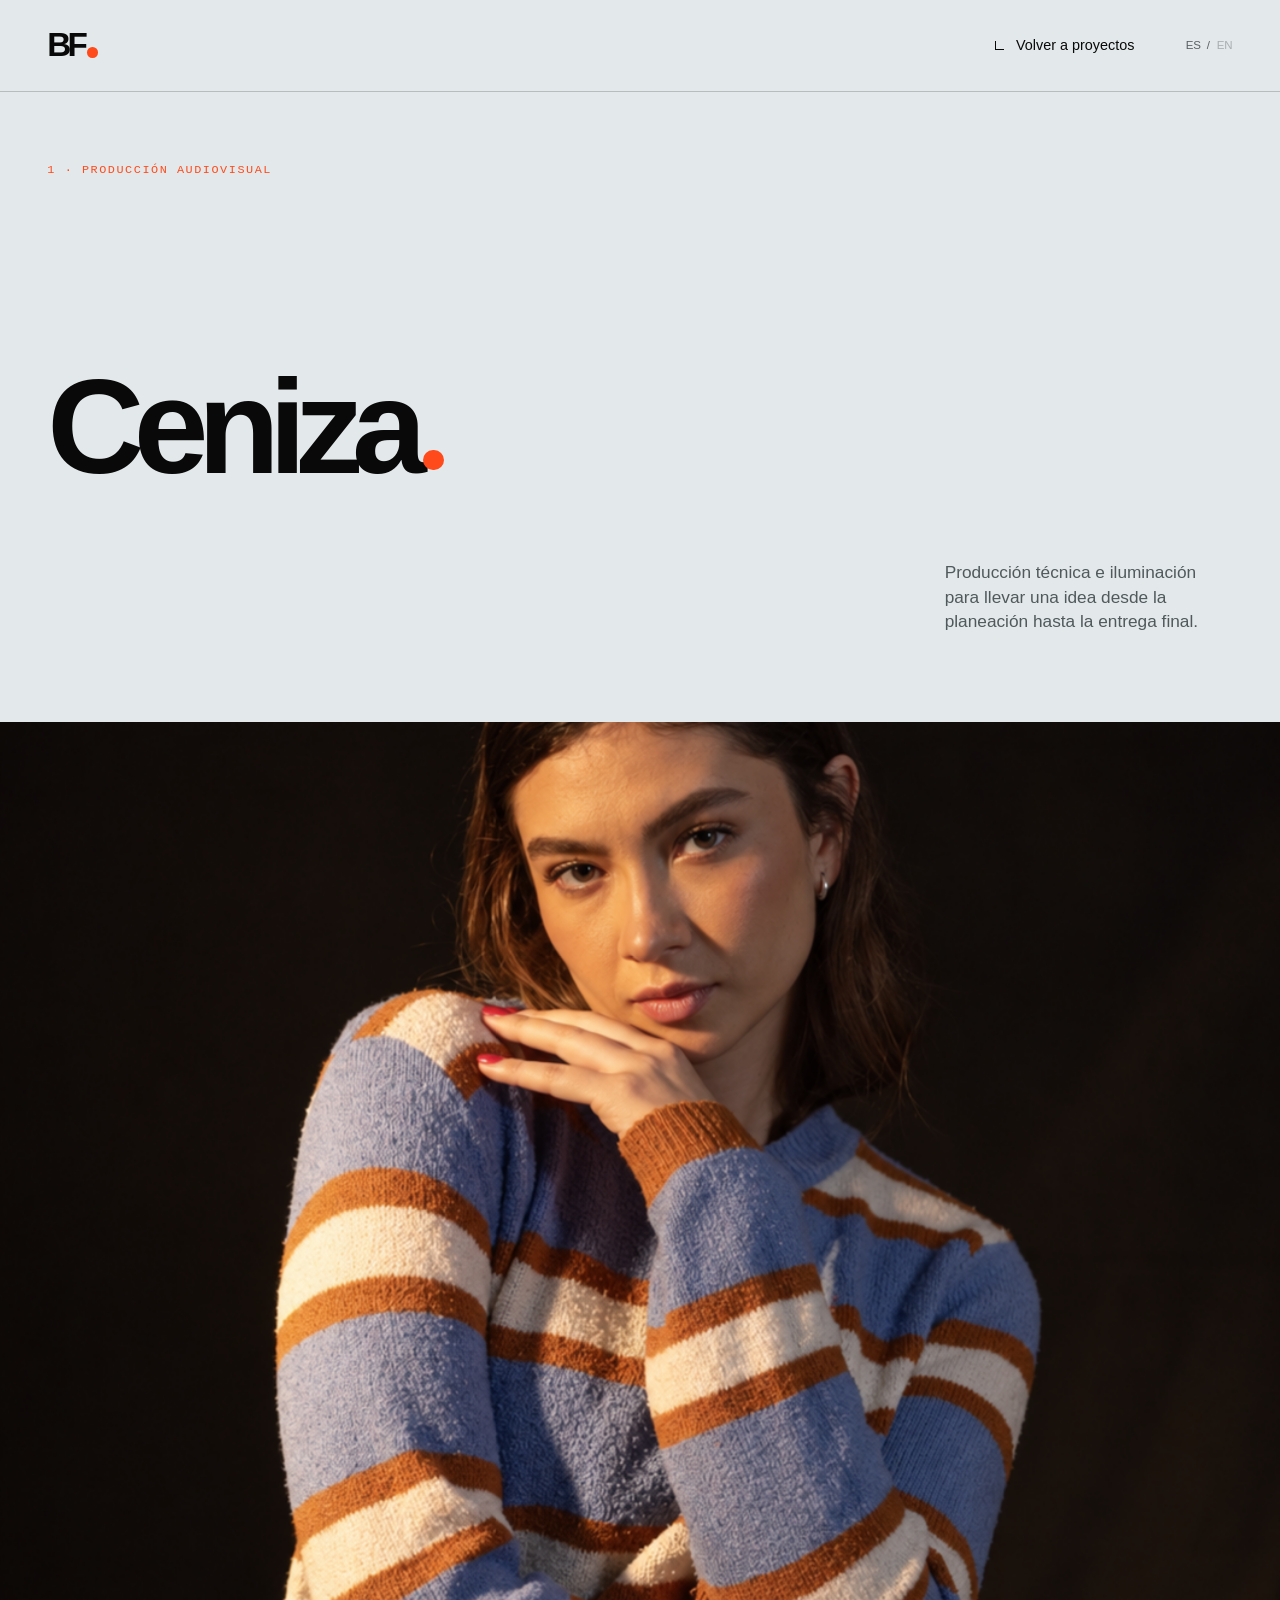
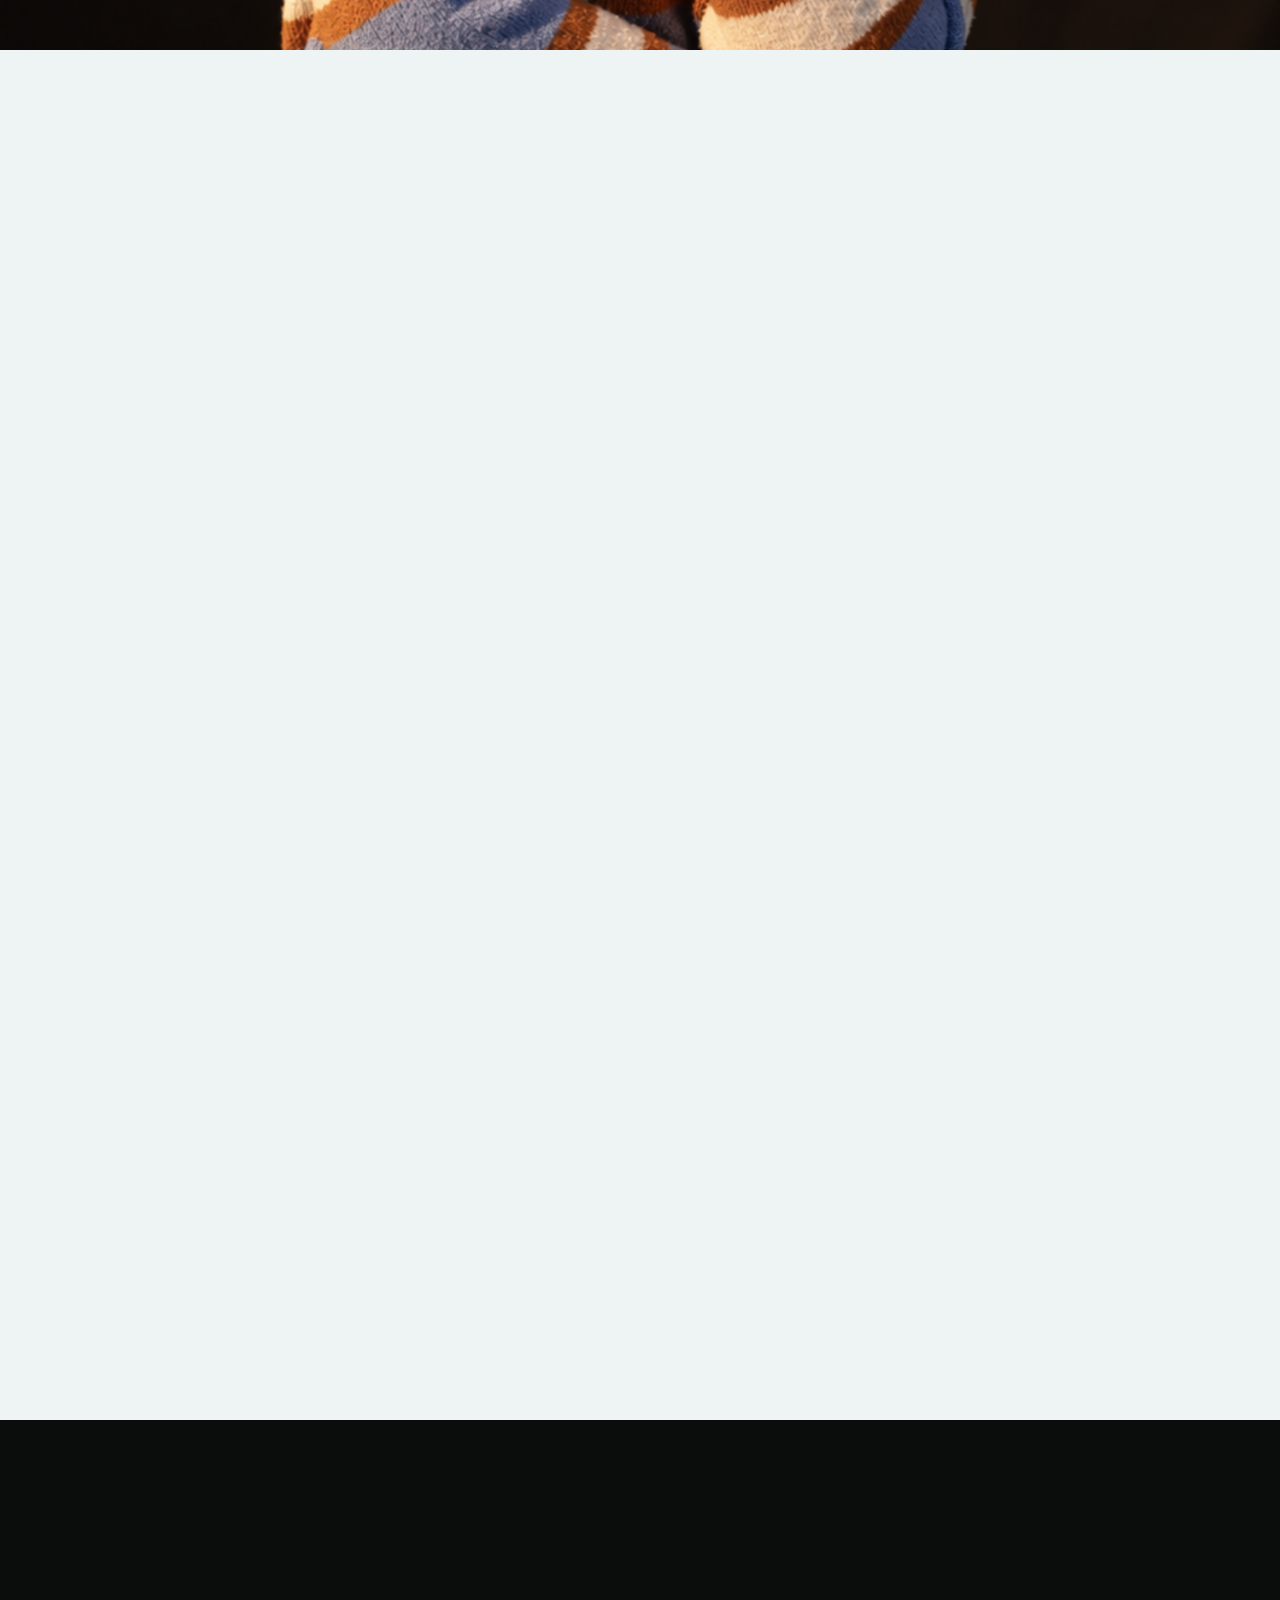
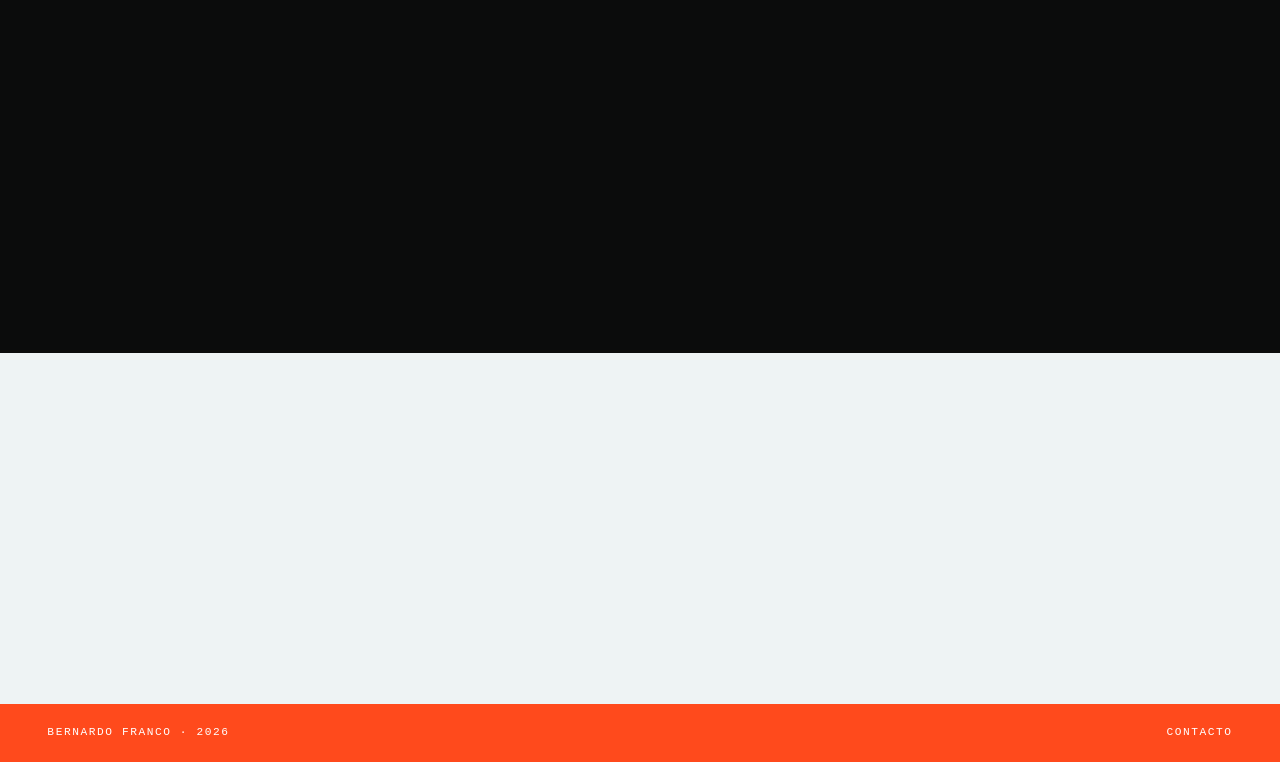
==== project.html @ f7730ca7 "fix: align narrow mobile hero artwork" ====
<!doctype html>
<html lang="es">
  <head>
    <meta charset="UTF-8" />
    <meta name="viewport" content="width=device-width, initial-scale=1.0" />
    <meta name="description" content="Proyecto seleccionado del portafolio de Bernardo Franco." />
    <meta name="theme-color" content="#e3e9ea" />
    <meta property="og:type" content="article" />
    <meta property="og:site_name" content="Bernardo Franco" />
    <meta property="og:title" content="Proyecto — Bernardo Franco" />
    <meta property="og:description" content="Proyecto seleccionado del portafolio de Bernardo Franco." />
    <meta property="og:url" content="https://www.bernardofrancoe.com/project.html" />
    <meta property="og:image" content="https://www.bernardofrancoe.com/assets/project-media/ceniza/landing-cover-v3.png" />
    <meta name="twitter:card" content="summary_large_image" />
    <title>Proyecto — Bernardo Franco</title>
    <link rel="canonical" href="https://www.bernardofrancoe.com/project.html" />
    <link
      rel="icon"
      type="image/svg+xml"
      href="data:image/svg+xml,%3Csvg xmlns='http://www.w3.org/2000/svg' viewBox='0 0 64 64'%3E%3Crect width='64' height='64' fill='%23090909'/%3E%3Ctext x='7' y='43' fill='white' font-family='Arial' font-size='34' font-weight='900'%3EBF%3C/text%3E%3Ccircle cx='53' cy='48' r='6' fill='%23ff4a1c'/%3E%3C/svg%3E"
    />
    <link rel="stylesheet" href="./styles.css?v=hero-mobile-art-v6" />
    <link rel="stylesheet" href="./project.css?v=mobile-final-2" />
  </head>
  <body class="project-page">
    <header class="project-topbar">
      <a class="brand" href="./index.html#inicio" aria-label="Volver al portafolio de Bernardo Franco">
        <span>BF</span><i></i>
      </a>

      <div class="project-topbar__actions">
        <a class="project-back" href="./index.html#experiencia">
          <i aria-hidden="true"></i>
          <span data-copy="back">Volver a proyectos</span>
        </a>
        <div class="language-switcher" role="group" aria-label="Idioma">
          <button class="language-option" type="button" data-language="es" aria-pressed="true">ES</button>
          <span aria-hidden="true">/</span>
          <button class="language-option" type="button" data-language="en" aria-pressed="false">EN</button>
        </div>
      </div>
    </header>

    <main class="project-detail">
      <section class="project-detail__hero" aria-labelledby="project-title">
        <div class="project-detail__eyebrow">
          <span data-project-number>1</span>
          <span aria-hidden="true">·</span>
          <span data-project-category>Producción audiovisual</span>
        </div>
        <h1 id="project-title"><span data-project-title>Ceniza</span><i aria-hidden="true"></i></h1>
        <p data-project-lead></p>
      </section>

      <figure class="project-detail__visual">
        <div class="project-detail__media-host" data-project-media></div>
        <div class="project-detail__placeholder" aria-hidden="true">
          <span data-project-monogram></span>
          <b data-project-number>1</b>
        </div>
      </figure>

      <section class="project-detail__gallery" data-project-gallery aria-label="Galería del proyecto">
        <div class="project-gallery" data-project-gallery-list></div>
      </section>

      <section class="project-detail__info" aria-label="Información del proyecto">
        <div class="project-detail__label">
          <span data-copy="roleLabel">Rol</span>
          <p data-project-role></p>
          <a class="project-detail__website" data-project-website target="_blank" rel="noopener noreferrer" hidden>
            <span data-project-website-label></span>
            <i aria-hidden="true"></i>
          </a>
        </div>
        <div class="project-detail__body">
          <p data-project-description></p>
          <ul data-project-scope></ul>
        </div>
      </section>

      <nav class="project-next" aria-label="Siguiente proyecto">
        <p data-copy="nextLabel">Siguiente proyecto</p>
        <a data-next-link href="./project.html?project=super-rayo">
          <span data-next-title>Super Rayo</span><i aria-hidden="true"></i>
        </a>
      </nav>
    </main>

    <footer class="project-footer">
      <p>BERNARDO FRANCO · 2026</p>
      <a href="./index.html#contacto" data-copy="contact">Contacto</a>
    </footer>

    <script src="./assets/vendor/gsap.min.js"></script>
    <script src="./assets/vendor/ScrollTrigger.min.js"></script>
    <script src="./project.js?v=production-final-2"></script>
  </body>
</html>
---- styles.css ----
:root {
  --ink: #090909;
  --paper: #eef3f4;
  --accent: #ff4a1c;
  --line: rgba(9, 9, 9, 0.16);
}

* {
  box-sizing: border-box;
}

html {
  scroll-behavior: smooth;
}

body {
  margin: 0;
  color: var(--ink);
  background: var(--paper);
  font-family: "Helvetica Neue", Helvetica, Arial, sans-serif;
}

a {
  color: inherit;
  text-decoration: none;
}

.hero {
  position: relative;
  min-height: 100svh;
  overflow: hidden;
  isolation: isolate;
  background:
    radial-gradient(circle at 62% 43%, rgba(255, 255, 255, 0.95) 0 10%, transparent 38%),
    radial-gradient(circle at 50% 0%, #f9fbfb 0, var(--paper) 72%);
}

.hero::after {
  position: absolute;
  inset: 0;
  z-index: 5;
  pointer-events: none;
  content: "";
  background-image: url("data:image/svg+xml,%3Csvg viewBox='0 0 160 160' xmlns='http://www.w3.org/2000/svg'%3E%3Cfilter id='n'%3E%3CfeTurbulence type='fractalNoise' baseFrequency='.92' numOctaves='2' stitchTiles='stitch'/%3E%3C/filter%3E%3Crect width='100%25' height='100%25' filter='url(%23n)' opacity='.16'/%3E%3C/svg%3E");
  opacity: 0.055;
  mix-blend-mode: multiply;
}

.topbar {
  position: absolute;
  inset: 0 0 auto;
  z-index: 10;
  display: flex;
  align-items: center;
  justify-content: space-between;
  padding: 4.2vh 3.3vw;
}

.brand {
  display: inline-flex;
  align-items: flex-end;
  font-size: clamp(1.7rem, 2.6vw, 3rem);
  font-weight: 900;
  letter-spacing: -0.12em;
  line-height: 0.8;
}

.brand i {
  width: 0.32em;
  aspect-ratio: 1;
  margin: 0 0 0.02em 0.11em;
  border-radius: 50%;
  background: var(--accent);
}

.brand i.is-arriving {
  animation: brand-dot-hop 2.25s linear both;
}

.nav {
  display: flex;
  gap: clamp(2.25rem, 4.2vw, 5.5rem);
  align-items: center;
  margin-right: 3.2vw;
  font-size: clamp(0.9rem, 1.15vw, 1.25rem);
}

.language-switcher {
  display: inline-flex;
  gap: 0.36rem;
  align-items: center;
  color: #596064;
  font-size: 0.72em;
  letter-spacing: 0.08em;
}

.language-option {
  padding: 0.2rem 0;
  border: 0;
  color: inherit;
  font: inherit;
  cursor: pointer;
  background: transparent;
  opacity: 0.42;
  transition: opacity 260ms ease;
}

.language-option[aria-pressed="true"],
.language-option:hover {
  opacity: 1;
}

.language-option:focus-visible {
  outline: 1px solid currentColor;
  outline-offset: 0.25rem;
}

.menu-toggle {
  display: none;
}

.hero-copy {
  position: absolute;
  top: 20.7%;
  left: 3.25vw;
  z-index: 4;
  display: flex;
  flex-direction: column;
  align-items: flex-start;
  width: 48vw;
  padding: 0;
  will-change: transform;
}

.eyebrow {
  margin: 0 0 0 0.25vw;
  font-size: clamp(0.72rem, 1.2vw, 1.22rem);
  letter-spacing: 0.44em;
  text-transform: uppercase;
}

h1 {
  max-width: 10ch;
  margin: clamp(1.5rem, 3vh, 2rem) 0 0;
  font-size: clamp(4.2rem, min(7.15vw, 15.5svh), 8.8rem);
  font-weight: 700;
  letter-spacing: -0.075em;
  line-height: 0.82;
}

.title-dot {
  display: inline-block;
  width: 0.18em;
  aspect-ratio: 1;
  margin-left: 0.055em;
  border-radius: 50%;
  background: var(--accent);
  transform: translateY(0.02em);
}

.title-dot.is-arriving,
.projects-heading h2 span.is-arriving,
.profile-intro h2 span.is-arriving,
.experience-heading h2 span.is-arriving,
.contact-section h2 span.is-arriving {
  animation: title-dot-hop 2.35s linear 150ms both;
}

@keyframes brand-dot-hop {
  0% {
    opacity: 0;
    transform: translate(-8rem, 0);
  }
  18% {
    opacity: 1;
    transform: translate(-6.1rem, -0.85rem);
  }
  34% {
    transform: translate(-4.7rem, 0);
  }
  50% {
    transform: translate(-3.35rem, -0.58rem);
  }
  64% {
    transform: translate(-2.3rem, 0);
  }
  76% {
    transform: translate(-1.35rem, -0.34rem);
  }
  86% {
    transform: translate(-0.72rem, 0);
  }
  94% {
    transform: translate(-0.26rem, -0.14rem);
  }
  100% {
    opacity: 1;
    transform: translate(0, 0);
  }
}

@keyframes title-dot-hop {
  0% {
    opacity: 0;
    transform: translate(-3em, 0.02em);
  }
  18% {
    opacity: 1;
    transform: translate(-2.28em, -0.56em);
  }
  34% {
    transform: translate(-1.72em, 0.02em);
  }
  50% {
    transform: translate(-1.2em, -0.38em);
  }
  64% {
    transform: translate(-0.8em, 0.02em);
  }
  76% {
    transform: translate(-0.46em, -0.22em);
  }
  86% {
    transform: translate(-0.23em, 0.02em);
  }
  94% {
    transform: translate(-0.08em, -0.08em);
  }
  100% {
    opacity: 1;
    transform: translate(0, 0.02em);
  }
}

.intro {
  margin: clamp(1.25rem, 2.4vh, 2rem) 0 0 0.45vw;
  color: #4b5356;
  font-size: clamp(1rem, 1.62vw, 1.78rem);
  font-weight: 400;
  letter-spacing: -0.035em;
  line-height: 1.12;
}

.project-link {
  display: inline-flex;
  gap: 0.32rem;
  align-items: center;
  margin: clamp(0.8rem, 1.6vh, 1.25rem) 0 0 0.45vw;
  color: var(--accent);
  font-size: clamp(1rem, 1.65vw, 1.72rem);
  font-weight: 400;
}

.project-link span {
  display: inline-block;
  width: 0.38em;
  height: 0.38em;
  border-top: 1.5px solid currentColor;
  border-right: 1.5px solid currentColor;
  transform: translate(0.02em, -0.04em);
}

.visual {
  position: absolute;
  inset: 0;
  z-index: 2;
}

.monogram {
  position: absolute;
  top: 21.5%;
  left: 48%;
  z-index: 0;
  color: var(--accent);
  font-size: clamp(24rem, min(44vw, 70svh), 42rem);
  font-weight: 900;
  letter-spacing: -0.12em;
  line-height: 0.82;
  will-change: transform;
}

.orbit {
  position: absolute;
  top: 13.5%;
  left: clamp(66vw, calc(76vw - 12svh), 71vw);
  z-index: 1;
  width: min(25vw, 45svh, 33.75rem);
  aspect-ratio: 1;
  will-change: transform;
}

.orbit path {
  fill: none;
  stroke: var(--accent);
  stroke-width: 0.42;
  stroke-linecap: round;
  stroke-dasharray: 212;
  stroke-dashoffset: 0;
}

.orbit.is-arriving path {
  animation: orbit-draw 2.8s cubic-bezier(0.3, 0.68, 0.28, 1) both;
}

@keyframes orbit-draw {
  from {
    stroke-dashoffset: 212;
  }
  to {
    stroke-dashoffset: 0;
  }
}

.visual img {
  position: absolute;
  left: calc(50vw - 72svh);
  bottom: 0;
  z-index: 2;
  opacity: 1;
  width: auto;
  height: 92svh;
  max-width: none;
  object-fit: contain;
  object-position: left bottom;
  filter: saturate(0.92) contrast(0.97);
  will-change: transform;
}

.disciplines {
  position: absolute;
  bottom: 5.2vh;
  left: 3.7vw;
  z-index: 4;
  margin: 0;
  font-family: "Courier New", monospace;
  font-size: clamp(0.62rem, 0.84vw, 0.9rem);
  letter-spacing: 0.2em;
  line-height: 1.5;
}

.folio {
  position: absolute;
  top: 20vh;
  right: 3.55vw;
  z-index: 4;
  margin: 0;
  font-family: "Courier New", monospace;
  font-size: clamp(0.65rem, 0.85vw, 0.9rem);
  letter-spacing: 0.2em;
  writing-mode: vertical-rl;
}

.scroll-cue {
  position: absolute;
  right: 0;
  bottom: 0;
  z-index: 6;
  display: grid;
  width: clamp(4.4rem, 6.6vw, 7rem);
  aspect-ratio: 1;
  place-items: center;
  background: var(--accent);
}

.scroll-cue span {
  position: relative;
  width: 1px;
  height: 2rem;
  background: white;
}

.scroll-cue span::before,
.scroll-cue span::after {
  position: absolute;
  bottom: 0;
  width: 0.9rem;
  height: 1px;
  content: "";
  background: white;
}

.scroll-cue span::before {
  right: 0;
  transform: rotate(45deg);
  transform-origin: right;
}

.scroll-cue span::after {
  left: 0;
  transform: rotate(-45deg);
  transform-origin: left;
}

.projects-section,
.profile-section,
.experience-section,
.contact-section {
  position: relative;
  overflow: hidden;
}

.section-kicker {
  margin: 0 0 1.1rem;
  font: 0.78rem/1.2 "Courier New", monospace;
  letter-spacing: 0.24em;
  text-transform: uppercase;
}

.projects-section {
  padding: clamp(5rem, 8vw, 9rem) 3.7vw clamp(6rem, 10vw, 11rem);
  background: #f7f9f9;
}

.projects-heading {
  display: grid;
  grid-template-columns: minmax(0, 1.35fr) minmax(15rem, 0.65fr);
  gap: 2vw;
  align-items: start;
  margin-bottom: clamp(4rem, 7vw, 8rem);
  will-change: transform;
}

.projects-heading h2,
.profile-intro h2,
.experience-heading h2,
.contact-section h2 {
  margin: 0;
  font-size: clamp(4rem, 8vw, 9rem);
  font-weight: 700;
  letter-spacing: -0.075em;
  line-height: 0.82;
}

.projects-heading h2 span,
.profile-intro h2 span,
.experience-heading h2 span,
.contact-section h2 span {
  display: inline-block;
  width: 0.16em;
  height: 0.16em;
  margin-left: 0.045em;
  overflow: hidden;
  border-radius: 50%;
  color: transparent;
  vertical-align: 0.02em;
  background: var(--accent);
}

.section-note {
  max-width: 24rem;
  margin: 4.6rem 0 0;
  color: #4b5356;
  font-size: clamp(1rem, 1.25vw, 1.3rem);
  line-height: 1.35;
}

.projects-grid {
  display: grid;
  grid-template-columns: repeat(12, minmax(0, 1fr));
  gap: clamp(2.4rem, 5vw, 6rem) 2.2vw;
}

.project-card {
  grid-column: span 5;
  min-width: 0;
  transform-origin: 50% 100%;
  will-change: transform;
}

.project-card--wide {
  grid-column: span 7;
}

.project-card--last {
  margin-top: 7vw;
}

.project-card--feature {
  grid-column: 1 / -1;
  margin-top: 1vw;
}

.project-card--feature .project-media {
  height: clamp(24rem, 38vw, 46rem);
}

.project-card__link {
  display: block;
  color: inherit;
}

.project-media {
  position: relative;
  height: clamp(22rem, 35vw, 41rem);
  margin: 0;
  overflow: hidden;
  background: #b51113;
  will-change: clip-path;
}

.project-card--tall .project-media {
  height: clamp(28rem, 43vw, 50rem);
}

.project-media::after {
  position: absolute;
  inset: 0;
  content: "";
  pointer-events: none;
  background: linear-gradient(180deg, transparent 62%, rgba(5, 5, 5, 0.14));
}

.project-media img,
.project-media video {
  display: block;
  width: 100%;
  height: 112%;
  object-fit: cover;
  object-position: 50% 50%;
  filter: saturate(0.92) contrast(1.02);
  will-change: transform;
}

.project-media--ceniza img {
  object-position: 50% 14%;
}

.project-media--super-rayo img {
  object-position: 50% 50%;
}

.project-media--agenda img {
  object-position: 50% 50%;
}

.project-media--introcrea img {
  object-position: 50% 57%;
}

@media (hover: hover) and (pointer: fine) {
  .project-media img,
  .project-media video {
    transition: filter 600ms cubic-bezier(0.22, 1, 0.36, 1);
  }

  .project-card:hover .project-media img,
  .project-card:hover .project-media video {
    filter: saturate(1) contrast(1.04);
  }
}

.project-meta {
  position: relative;
  display: grid;
  grid-template-columns: minmax(0, 1fr) auto;
  gap: 0.7rem 1.5rem;
  padding: 1.25rem 2.1rem 0 0;
  border-top: 1px solid var(--ink);
}

.project-meta > i,
.experience-entry > i {
  position: absolute;
  top: 1.3rem;
  right: 0.15rem;
  width: 0.68rem;
  height: 0.68rem;
  border-top: 1.5px solid currentColor;
  border-right: 1.5px solid currentColor;
  transition: transform 420ms cubic-bezier(0.22, 1, 0.36, 1), color 420ms ease;
}

.project-meta p,
.project-meta span {
  margin: 0;
  font: 0.72rem/1.35 "Courier New", monospace;
  letter-spacing: 0.1em;
  text-transform: uppercase;
}

.project-meta p {
  color: var(--accent);
}

.project-meta h3 {
  grid-column: 1 / -1;
  margin: 0.25rem 0 0;
  font-size: clamp(2rem, 3.7vw, 4.25rem);
  font-weight: 600;
  letter-spacing: -0.065em;
  line-height: 0.92;
}

.project-meta span {
  grid-column: 1 / -1;
  max-width: 38rem;
  color: #5a6164;
}

.profile-section {
  min-height: 100svh;
  padding: clamp(5rem, 8vw, 9rem) 3.7vw;
  color: #f5f7f7;
  background: #0b0c0c;
}

.profile-orbit {
  position: absolute;
  top: -15vw;
  right: -8vw;
  width: 42vw;
  aspect-ratio: 1;
  overflow: visible;
  pointer-events: none;
  will-change: transform;
}

.profile-orbit circle {
  fill: none;
  stroke: rgba(255, 74, 28, 0.7);
  stroke-width: 0.22;
  stroke-dasharray: 305;
  stroke-dashoffset: 0;
}

.profile-orbit.is-arriving circle {
  animation: profile-orbit-draw 2.8s cubic-bezier(0.3, 0.68, 0.28, 1) both;
}

@keyframes profile-orbit-draw {
  from {
    stroke-dashoffset: 305;
  }
  to {
    stroke-dashoffset: 0;
  }
}

.profile-intro {
  width: min(64rem, 70vw);
  margin-left: 0;
}

.profile-intro .section-kicker {
  color: var(--accent);
}

.profile-intro h2 {
  max-width: 9ch;
}

.profile-summary {
  max-width: 45rem;
  margin: clamp(2rem, 4vw, 4rem) 0 0 24vw;
  color: #aeb5b7;
  font-size: clamp(1.2rem, 1.8vw, 2rem);
  line-height: 1.35;
}

.capabilities {
  display: grid;
  grid-template-columns: repeat(4, minmax(0, 1fr));
  margin: clamp(5rem, 10vw, 10rem) 0 0 13vw;
  border-top: 1px solid rgba(255, 255, 255, 0.24);
}

.capabilities article {
  min-height: 18rem;
  padding: 1.4rem 1.4rem 2rem 0;
  border-right: 1px solid rgba(255, 255, 255, 0.18);
}

.capabilities article + article {
  padding-left: 1.4rem;
}

.capabilities span {
  color: var(--accent);
  font: 0.72rem/1.2 "Courier New", monospace;
}

.capabilities h3 {
  margin: 5rem 0 1rem;
  font-size: clamp(1.35rem, 2vw, 2.2rem);
  font-weight: 500;
  letter-spacing: -0.04em;
}

.capabilities p {
  margin: 0;
  color: #92999b;
  font-size: 0.98rem;
  line-height: 1.5;
}

.tool-stack {
  display: grid;
  grid-template-columns: minmax(10rem, 1fr) 3fr;
  margin: 0 0 0 13vw;
  border-top: 1px solid rgba(255, 255, 255, 0.24);
  border-bottom: 1px solid rgba(255, 255, 255, 0.24);
}

.tool-stack__header {
  padding: 1.35rem 2rem 1.35rem 0;
}

.tool-stack__header .section-kicker {
  margin: 0 0 3.5rem;
  color: var(--accent);
}

.tool-stack__header > p:last-child {
  max-width: 12rem;
  margin: 0;
  color: #aeb5b7;
  font-size: 0.95rem;
  line-height: 1.35;
}

.tool-stack__list {
  display: grid;
  grid-template-columns: repeat(4, minmax(0, 1fr));
  padding: 0;
  margin: 0;
  list-style: none;
}

.tool-stack__list li {
  display: flex;
  min-height: 11rem;
  flex-direction: column;
  justify-content: space-between;
  gap: 2rem;
  padding: 1.35rem;
  border-left: 1px solid rgba(255, 255, 255, 0.18);
  color: #d9dede;
  font-size: 0.78rem;
  letter-spacing: 0.08em;
  text-transform: uppercase;
  transition: color 360ms ease, background-color 360ms ease;
}

.tool-icon {
  display: grid;
  width: 3.4rem;
  height: 3.4rem;
  place-items: center;
  color: #f5f7f7;
}

.tool-icon svg {
  display: block;
  width: 100%;
  height: 100%;
}

.tool-icon--unity svg {
  overflow: visible;
  fill: none;
  stroke: currentColor;
  stroke-linecap: round;
  stroke-linejoin: round;
  stroke-width: 2;
}

.tool-icon--resolve svg circle {
  fill: none;
  stroke: currentColor;
  stroke-width: 2;
}

.tool-icon--resolve svg circle:last-child {
  fill: currentColor;
  stroke: none;
}

.tool-icon--adobe {
  border: 1px solid currentColor;
  border-radius: 0.28rem;
  font-size: 1.45rem;
  font-weight: 500;
  letter-spacing: -0.06em;
  text-transform: none;
}

@media (hover: hover) and (pointer: fine) {
  .tool-stack__list li:hover {
    color: var(--accent);
    background: rgba(255, 255, 255, 0.035);
  }
}

.experience-section {
  min-height: 100svh;
  padding: clamp(5rem, 8vw, 9rem) 3.7vw clamp(6rem, 10vw, 11rem);
  background: #e3e9ea;
}

.experience-section::after {
  position: absolute;
  right: -0.06em;
  bottom: -0.23em;
  z-index: 0;
  color: rgba(255, 74, 28, 0.11);
  content: "92";
  font-size: min(42vw, 48rem);
  font-weight: 900;
  letter-spacing: -0.12em;
  line-height: 1;
}

.experience-heading {
  position: relative;
  z-index: 2;
  display: grid;
  grid-template-columns: 1fr;
}

.experience-heading .section-kicker {
  margin-top: 0;
}

.experience-heading h2 {
  max-width: 8ch;
}

.experience-list {
  position: relative;
  z-index: 2;
  width: min(64rem, 67vw);
  margin: clamp(4rem, 8vw, 8rem) 0 0 auto;
  border-top: 1px solid var(--ink);
}

.experience-entry {
  position: relative;
  display: grid;
  grid-template-columns: minmax(15rem, 0.9fr) 1.1fr;
  gap: 2rem;
  align-items: baseline;
  padding: 1.65rem 2.5rem 1.8rem 0;
  border-bottom: 1px solid rgba(9, 9, 9, 0.28);
  color: inherit;
}

.experience-list p,
.experience-list h3 {
  margin: 0;
}

.experience-list p {
  color: #545c5f;
  font: 0.72rem/1.45 "Courier New", monospace;
  letter-spacing: 0.09em;
  text-transform: uppercase;
}

.experience-list h3 {
  font-size: clamp(1.75rem, 3vw, 3.4rem);
  font-weight: 600;
  letter-spacing: -0.055em;
}

.experience-entry > span {
  grid-column: 2;
  color: var(--accent);
  font: 0.72rem/1.35 "Courier New", monospace;
  letter-spacing: 0.1em;
  text-transform: uppercase;
}

.experience-entry > i {
  top: 1.9rem;
  right: 0.25rem;
}

.project-card__link:focus-visible,
.experience-entry:focus-visible {
  outline: 2px solid var(--accent);
  outline-offset: 0.45rem;
}

@media (hover: hover) and (pointer: fine) {
  .project-card__link:hover .project-meta > i,
  .experience-entry:hover > i {
    color: var(--accent);
    transform: translate(0.24rem, -0.24rem);
  }

  .experience-entry h3 {
    transition: color 420ms ease;
  }

  .experience-entry:hover h3 {
    color: var(--accent);
  }
}

.experience-side {
  position: absolute;
  top: 52%;
  left: 3.7vw;
  margin: 0;
  font: 0.7rem/1.3 "Courier New", monospace;
  letter-spacing: 0.18em;
  writing-mode: vertical-rl;
}

.contact-section {
  min-height: 96svh;
  padding: clamp(5rem, 8vw, 9rem) 3.7vw 3.7vw;
  color: white;
  background: var(--accent);
}

.contact-section .section-kicker {
  color: #101010;
}

.contact-topline {
  display: flex;
  justify-content: flex-end;
  color: #101010;
  font: 0.72rem/1.2 "Courier New", monospace;
  letter-spacing: 0.16em;
  text-transform: uppercase;
}

.contact-topline p {
  margin: 0;
}

.contact-main .section-kicker {
  margin: clamp(3rem, 6vw, 6rem) 0 1.8rem;
}

.contact-section h2 {
  max-width: 10ch;
  margin-left: 0;
  font-size: clamp(5rem, 13vw, 14rem);
}

.contact-section h2 span {
  background: #101010;
}

.contact-cta {
  display: flex;
  width: min(43rem, 58vw);
  align-items: center;
  justify-content: space-between;
  margin: 3rem 12vw 0 auto;
  padding: 0 0 1rem;
  border-bottom: 1px solid rgba(0, 0, 0, 0.62);
  color: #101010;
  font-size: clamp(1.2rem, 2vw, 2.15rem);
  letter-spacing: -0.035em;
}

.contact-cta i {
  display: block;
  width: 0.55em;
  height: 0.55em;
  border-top: 1.5px solid currentColor;
  border-right: 1.5px solid currentColor;
}

.contact-details {
  display: grid;
  width: min(64rem, 70vw);
  grid-template-columns: repeat(2, minmax(0, 1fr));
  gap: 0 2.2rem;
  margin: clamp(4rem, 6vw, 6rem) auto 0;
}

.contact-details a {
  display: flex;
  justify-content: space-between;
  padding: 1.2rem 0;
  border-bottom: 1px solid rgba(0, 0, 0, 0.55);
  color: #101010;
  font-size: clamp(1rem, 1.2vw, 1.25rem);
}

.contact-details a:nth-child(-n + 2) {
  border-top: 1px solid rgba(0, 0, 0, 0.55);
}

.contact-details a::after {
  width: 0.52em;
  height: 0.52em;
  flex: 0 0 auto;
  border-top: 1.5px solid currentColor;
  border-right: 1.5px solid currentColor;
  content: "";
}

.back-to-top {
  position: absolute;
  right: 0;
  bottom: 0;
  display: grid;
  width: clamp(4.4rem, 6.6vw, 7rem);
  aspect-ratio: 1;
  place-items: center;
  background: #101010;
}

.back-to-top span {
  position: relative;
  width: 1px;
  height: 2rem;
  background: white;
}

.back-to-top span::before,
.back-to-top span::after {
  position: absolute;
  top: 0;
  width: 0.9rem;
  height: 1px;
  content: "";
  background: white;
}

.back-to-top span::before {
  right: 0;
  transform: rotate(-45deg);
  transform-origin: right;
}

.back-to-top span::after {
  left: 0;
  transform: rotate(45deg);
  transform-origin: left;
}

.sr-only {
  position: absolute;
  width: 1px;
  height: 1px;
  padding: 0;
  margin: -1px;
  overflow: hidden;
  clip: rect(0, 0, 0, 0);
  white-space: nowrap;
  border: 0;
}

@media (min-width: 1200px) and (max-width: 1600px) and (min-height: 700px) and (max-height: 1000px) {
  .monogram {
    left: 45.5%;
    font-size: 40.5vw;
  }

  .orbit {
    left: 64%;
    width: 28.5vw;
  }
}

@media (min-width: 2000px) and (max-height: 1100px) {
  .monogram {
    left: 46.5%;
    font-size: min(31vw, 82svh, 48rem);
  }

  .orbit {
    left: calc(50vw + 24svh);
    width: min(26vw, 60svh, 37.5rem);
  }
}

@media (max-width: 820px) {
  .hero {
    min-height: 900px;
  }

  .topbar {
    padding: 1.75rem 1.35rem;
  }

  .menu-toggle {
    z-index: 12;
    display: grid;
    gap: 6px;
    width: 2.5rem;
    height: 2.5rem;
    padding: 0.7rem 0.45rem;
    border: 0;
    background: transparent;
  }

  .menu-toggle > span:not(.sr-only) {
    display: block;
    height: 2px;
    background: var(--ink);
  }

  .nav {
    position: absolute;
    top: 0;
    right: 0;
    display: none;
    width: min(76vw, 20rem);
    height: 100vh;
    padding: 7rem 2rem;
    margin: 0;
    flex-direction: column;
    background: #f8fbfb;
    box-shadow: -24px 0 80px rgba(0, 0, 0, 0.1);
  }

  .nav.is-open {
    display: flex;
  }

  .language-switcher {
    margin-top: auto;
    font-size: 0.75rem;
  }

  .hero-copy {
    position: relative;
    inset: auto;
    z-index: 4;
    width: auto;
    padding: 8.8rem 1.35rem 0;
  }

  .eyebrow {
    position: static;
    margin-bottom: 1.4rem;
    font-size: 0.68rem;
  }

  h1 {
    position: static;
    max-width: 9ch;
    margin-top: 0;
    font-size: clamp(3.7rem, 18vw, 6.3rem);
    line-height: 0.82;
  }

  .intro {
    position: static;
    margin-top: 1.8rem;
    font-size: 1.05rem;
  }

  .project-link {
    position: static;
    margin-top: 1.1rem;
  }

  .visual {
    inset: auto 0 0;
    height: 57%;
  }

  .visual img {
    right: auto;
    left: -55vw;
    width: auto;
    height: 100%;
    object-position: left bottom;
  }

  .monogram {
    top: 6%;
    left: 37%;
    font-size: 76vw;
  }

  .orbit {
    top: 13%;
    left: 48%;
    width: 66vw;
  }

  .disciplines {
    bottom: 2rem;
    left: 1.35rem;
    color: white;
    mix-blend-mode: difference;
  }

  .folio {
    top: auto;
    right: 1.1rem;
    bottom: 8rem;
    font-size: 0.6rem;
  }

  .projects-section,
  .profile-section,
  .experience-section,
  .contact-section {
    padding-right: 1.35rem;
    padding-left: 1.35rem;
  }

  .projects-heading {
    grid-template-columns: 1fr;
    gap: 1rem;
  }

  .projects-heading .section-note {
    grid-column: 1;
    margin-top: 1.5rem;
  }

  .projects-heading h2,
  .profile-intro h2,
  .experience-heading h2 {
    font-size: clamp(3.8rem, 18vw, 6.5rem);
  }

  .projects-grid {
    display: block;
  }

  .project-card,
  .project-card--last,
  .project-card--feature {
    margin: 0 0 4.5rem;
  }

  .project-media,
  .project-card--tall .project-media,
  .project-card--feature .project-media {
    height: min(118vw, 39rem);
  }

  .profile-intro {
    width: auto;
    margin-left: 0;
  }

  .profile-summary {
    margin-left: 0;
  }

  .capabilities {
    grid-template-columns: 1fr 1fr;
    margin-left: 0;
  }

  .capabilities article,
  .capabilities article + article {
    min-height: 15rem;
    padding: 1.2rem;
  }

  .capabilities article:nth-child(odd) {
    padding-left: 0;
  }

  .capabilities h3 {
    margin-top: 3rem;
  }

  .tool-stack {
    grid-template-columns: 1fr;
    margin-left: 0;
  }

  .tool-stack__header {
    display: flex;
    align-items: flex-end;
    justify-content: space-between;
    gap: 2rem;
    padding-right: 0;
  }

  .tool-stack__header .section-kicker {
    margin-bottom: 0;
  }

  .tool-stack__header > p:last-child {
    text-align: right;
  }

  .tool-stack__list {
    grid-template-columns: 1fr 1fr;
    border-top: 1px solid rgba(255, 255, 255, 0.18);
  }

  .tool-stack__list li {
    min-height: 9.5rem;
  }

  .experience-heading {
    grid-template-columns: 1fr;
    gap: 1rem;
  }

  .experience-list {
    width: auto;
    margin-top: 4rem;
  }

  .experience-entry {
    grid-template-columns: 1fr;
    gap: 0.75rem;
  }

  .experience-entry > span {
    grid-column: 1;
  }

  .experience-side {
    display: none;
  }

  .contact-section {
    min-height: 45rem;
    padding-bottom: 7rem;
  }

  .contact-section .section-kicker,
  .contact-section h2 {
    margin-left: 0;
  }

  .contact-section h2 {
    font-size: clamp(4.2rem, 19vw, 7rem);
  }

  .contact-cta {
    width: auto;
    margin: 2.5rem 0 0 3rem;
    font-size: 1.1rem;
  }

  .contact-details {
    width: auto;
    grid-template-columns: 1fr;
    gap: 0;
    margin: 4rem 3rem 0;
  }

  .contact-details a:nth-child(2) {
    border-top: 0;
  }
}

@media (min-width: 600px) and (max-width: 820px) {
  .hero-copy {
    position: absolute;
    top: 20.7%;
    left: 3.25vw;
    width: 52vw;
    padding: 0;
  }

  .eyebrow {
    margin: 0 0 0 0.25vw;
  }

  h1 {
    max-width: 9ch;
    margin-top: clamp(1.35rem, 2.8vh, 1.75rem);
    font-size: clamp(4.2rem, min(10vw, 15.5svh), 5.2rem);
  }

  .intro {
    margin: clamp(1.1rem, 2.2vh, 1.5rem) 0 0 0.45vw;
    font-size: clamp(0.9rem, 1.7vw, 1rem);
  }

  .project-link {
    margin: clamp(0.75rem, 1.4vh, 1rem) 0 0 0.45vw;
    font-size: clamp(0.95rem, 1.8vw, 1.05rem);
  }

  .visual {
    inset: 0;
    height: auto;
  }

  .visual img {
    left: calc(54vw - 72svh);
    height: 92svh;
  }

  .monogram {
    top: 21.5%;
    left: 52%;
    font-size: min(54vw, 70svh);
  }

  .orbit {
    top: 13.5%;
    left: 66%;
    width: min(30vw, 45svh);
  }

  .disciplines {
    bottom: 5.2vh;
    left: 3.7vw;
    color: var(--ink);
    mix-blend-mode: normal;
  }

  .folio {
    top: 20vh;
    right: 3.55vw;
    bottom: auto;
    font-size: clamp(0.58rem, 1.2vw, 0.7rem);
  }
}

@media (max-width: 520px) {
  .intro {
    max-width: 20rem;
    font-size: 1rem;
    line-height: 1.2;
  }

  .visual {
    height: 47%;
  }

  .monogram {
    top: 14%;
    left: 8%;
    font-size: 68vw;
  }

  .orbit {
    top: 2%;
    left: 38%;
    width: 58vw;
  }

  .disciplines,
  .folio {
    display: none;
  }

  .projects-heading h2,
  .profile-intro h2,
  .experience-heading h2 {
    font-size: clamp(3.35rem, 16.2vw, 5.25rem);
  }

  .capabilities {
    grid-template-columns: 1fr;
  }

  .capabilities article,
  .capabilities article + article {
    min-height: 0;
    padding: 1.4rem 0 2rem;
    border-right: 0;
    border-bottom: 1px solid rgba(255, 255, 255, 0.18);
  }

  .capabilities h3 {
    margin: 1.75rem 0 0.75rem;
  }

  .tool-stack__header {
    display: block;
  }

  .tool-stack__header .section-kicker {
    margin-bottom: 1rem;
  }

  .tool-stack__header > p:last-child {
    text-align: left;
  }

  .contact-cta,
  .contact-details {
    margin-right: 0;
    margin-left: 0;
  }
}

@media (max-width: 390px) {
  .visual img {
    bottom: -24svh;
    left: calc(38vw - 72svh);
    height: 70svh;
  }

  .monogram {
    top: 24%;
    left: 8%;
    font-size: 64vw;
  }

  .orbit {
    top: 18%;
    left: 57%;
    width: 42vw;
  }
}

@media (prefers-reduced-motion: reduce) {
  html {
    scroll-behavior: auto;
  }

  * {
    transition: none !important;
  }

  .brand i.is-arriving,
  .title-dot.is-arriving,
  .projects-heading h2 span.is-arriving,
  .profile-intro h2 span.is-arriving,
  .experience-heading h2 span.is-arriving,
  .contact-section h2 span.is-arriving,
  .orbit.is-arriving path {
    animation: none !important;
  }

  .profile-orbit.is-arriving circle {
    animation: none !important;
  }

  .hero-copy,
  .monogram,
  .orbit,
  .profile-orbit,
  .visual img,
  .projects-heading,
  .project-card,
  .project-media,
  .project-media img,
  .project-meta {
    opacity: 1;
    clip-path: none;
    transform: none !important;
  }
}
---- project.css ----
.project-page {
  min-width: 20rem;
  overflow-x: hidden;
  background: #e3e9ea;
}

.project-topbar {
  position: relative;
  z-index: 5;
  display: flex;
  align-items: center;
  justify-content: space-between;
  padding: 2rem 3.7vw;
  border-bottom: 1px solid rgba(9, 9, 9, 0.2);
}

.project-topbar__actions {
  display: flex;
  gap: clamp(1.5rem, 4vw, 4.5rem);
  align-items: center;
}

.project-back {
  display: inline-flex;
  gap: 0.75rem;
  align-items: center;
  font-size: 0.9rem;
}

.project-back i {
  display: block;
  width: 0.55rem;
  height: 0.55rem;
  border-bottom: 1.5px solid currentColor;
  border-left: 1.5px solid currentColor;
  transition: transform 320ms ease;
}

.project-detail {
  position: relative;
}

.project-detail__hero {
  display: grid;
  min-height: min(70svh, 48rem);
  grid-template-columns: minmax(0, 1.5fr) minmax(18rem, 0.5fr);
  grid-template-rows: auto 1fr auto;
  gap: 2rem 5vw;
  padding: clamp(2.75rem, 5.5vw, 5.5rem) 3.7vw 3rem;
}

.project-detail__eyebrow {
  grid-column: 1 / -1;
  color: var(--accent);
  font: 0.74rem/1.4 "Courier New", monospace;
  letter-spacing: 0.13em;
  text-transform: uppercase;
}

.project-detail__hero h1 {
  position: static;
  align-self: center;
  max-width: 12ch;
  margin: 0;
  font-size: clamp(4.5rem, 10.5vw, 11rem);
  font-weight: 700;
  letter-spacing: -0.08em;
  line-height: 0.82;
}

.project-page[data-project="agendavacialmallena"] .project-detail__hero h1 {
  max-width: 11ch;
  font-size: clamp(4rem, 8.5vw, 9.25rem);
  white-space: nowrap;
}

.project-detail__hero h1 i {
  display: inline-block;
  width: 0.15em;
  height: 0.15em;
  margin-left: 0.055em;
  border-radius: 50%;
  vertical-align: 0.02em;
  background: var(--accent);
}

.project-detail__hero > p {
  align-self: end;
  max-width: 27rem;
  margin: 0 0 0.5rem;
  color: #51595c;
  font-size: clamp(1rem, 1.35vw, 1.35rem);
  line-height: 1.42;
}

.project-detail__visual {
  position: relative;
  height: min(74vw, 58rem);
  margin: 0;
  overflow: hidden;
  background: #b51113;
}

.project-detail__media-host {
  width: 100%;
  height: 100%;
}

.project-detail__media-host > img,
.project-detail__media-host > video {
  display: block;
  width: 100%;
  height: 106%;
  object-fit: cover;
  object-position: center;
  transform-origin: 50% 50%;
  will-change: transform;
}

.project-detail__media-host > video,
.project-gallery__item > video {
  height: 100%;
  object-fit: contain;
  background: #090909;
}

.project-detail__visual--media-grid {
  height: auto;
  overflow: visible;
  background: var(--paper);
}

.project-detail__media-host--grid {
  display: grid;
  grid-template-columns: repeat(2, minmax(0, 1fr));
  gap: clamp(1rem, 2vw, 2.25rem);
  width: min(100%, 76rem);
  height: auto;
  margin: 0 auto;
  padding: clamp(1.35rem, 3.7vw, 4rem);
}

.project-media-grid__item {
  position: relative;
  aspect-ratio: 4 / 5;
  margin: 0;
  overflow: visible;
  background: #090909;
}

.project-media-grid__item > img,
.project-media-grid__item > video {
  display: block;
  width: 100%;
  height: 100%;
  object-fit: cover;
}

.project-media-grid__item > video {
  object-fit: contain;
}

.project-media-grid__caption {
  position: absolute;
  top: 50%;
  left: -1.45rem;
  color: #52595c;
  font: 0.66rem/1 "Courier New", monospace;
  letter-spacing: 0.14em;
  text-transform: uppercase;
  white-space: nowrap;
  writing-mode: vertical-rl;
  transform: translateY(-50%) rotate(180deg);
}

.project-media-grid__item:nth-child(even) .project-media-grid__caption {
  right: -1.45rem;
  left: auto;
  transform: translateY(-50%);
}

.project-detail__visual.is-placeholder img {
  display: none;
}

.project-detail__placeholder {
  position: absolute;
  inset: 0;
  display: none;
  align-items: flex-end;
  justify-content: space-between;
  padding: 3.7vw;
  color: #0b0c0c;
  background: var(--accent);
}

.project-detail__visual.is-placeholder .project-detail__placeholder {
  display: flex;
}

.project-detail__gallery {
  padding: clamp(1.35rem, 3.7vw, 4rem);
  background: var(--paper);
}

.project-detail__gallery[hidden] {
  display: none;
}

.project-gallery {
  display: grid;
  grid-template-columns: repeat(12, minmax(0, 1fr));
  gap: clamp(1rem, 2vw, 2.25rem);
}

.project-gallery__item {
  grid-column: span 6;
  height: min(58vw, 48rem);
  margin: 0;
  overflow: hidden;
  background: #b51113;
  will-change: clip-path, transform;
}

.project-gallery__item:first-child:last-child {
  grid-column: 1 / -1;
  height: min(68vw, 54rem);
}

.project-gallery__item:nth-child(3):last-child {
  grid-column: 1 / -1;
  height: min(62vw, 50rem);
}

.project-gallery__item.project-gallery__item--compact:last-child {
  grid-column: 1 / -1;
  width: 100%;
  height: auto;
  aspect-ratio: 16 / 9;
}

.project-gallery__item.project-gallery__item--compact-short:last-child {
  grid-column: 1 / -1;
  width: 100%;
  height: auto;
  aspect-ratio: 21 / 9;
}

.project-gallery__item > img,
.project-gallery__item > video {
  display: block;
  width: 100%;
  height: 106%;
  object-fit: cover;
  transform-origin: 50% 50%;
  will-change: transform;
}

.project-detail__placeholder span {
  font-size: min(42vw, 34rem);
  font-weight: 800;
  letter-spacing: -0.12em;
  line-height: 0.67;
}

.project-detail__placeholder b {
  font: 0.8rem/1 "Courier New", monospace;
  letter-spacing: 0.16em;
}

.project-detail__info {
  display: grid;
  grid-template-columns: minmax(13rem, 0.75fr) minmax(20rem, 1.25fr);
  gap: 5vw;
  padding: clamp(4rem, 8vw, 8rem) 3.7vw clamp(5rem, 10vw, 10rem);
  color: #f5f7f7;
  background: #0b0c0c;
}

.project-detail__label > span,
.project-next > p {
  display: block;
  margin-bottom: 1.4rem;
  color: var(--accent);
  font: 0.72rem/1.3 "Courier New", monospace;
  letter-spacing: 0.15em;
  text-transform: uppercase;
}

.project-detail__label p {
  max-width: 24rem;
  margin: 0;
  color: #b3babc;
  font-size: 1rem;
  line-height: 1.5;
}

.project-detail__body > p {
  max-width: 48rem;
  margin: 0;
  font-size: clamp(1.55rem, 3vw, 3.15rem);
  letter-spacing: -0.045em;
  line-height: 1.08;
}

.project-detail__body ul {
  display: grid;
  grid-template-columns: repeat(2, minmax(0, 1fr));
  gap: 0;
  padding: 0;
  margin: clamp(3rem, 6vw, 6rem) 0 0;
  border-top: 1px solid rgba(255, 255, 255, 0.22);
  list-style: none;
}

.project-detail__body li {
  padding: 1rem 1rem 1rem 0;
  border-bottom: 1px solid rgba(255, 255, 255, 0.22);
  color: #adb4b6;
  font: 0.73rem/1.45 "Courier New", monospace;
  letter-spacing: 0.08em;
  text-transform: uppercase;
}

.project-detail__website {
  display: inline-flex;
  align-items: center;
  gap: 0.65rem;
  margin-top: clamp(3.75rem, 5vw, 5.25rem);
  padding-bottom: 0.35rem;
  border-bottom: 1px solid currentColor;
  color: var(--accent);
  font: 0.85rem/1.35 "Courier New", monospace;
  letter-spacing: 0.06em;
  text-decoration: none;
  text-transform: uppercase;
}

.project-detail__website[hidden] {
  display: none;
}

.project-detail__website i {
  width: 0.55rem;
  height: 0.55rem;
  flex: 0 0 auto;
  border-top: 1px solid currentColor;
  border-right: 1px solid currentColor;
  transition: transform 400ms cubic-bezier(0.22, 1, 0.36, 1);
}

.project-page[data-project="agendavacialmallena"] .project-detail__website {
  margin-top: clamp(4.5rem, 6vw, 6rem);
  font-size: 0.78rem;
}

.project-next {
  padding: clamp(4rem, 8vw, 8rem) 3.7vw;
  background: var(--paper);
}

.project-next a {
  display: flex;
  align-items: flex-end;
  justify-content: space-between;
  gap: 2rem;
  padding-bottom: 1rem;
  border-bottom: 1px solid var(--ink);
  font-size: clamp(2.5rem, 7vw, 7rem);
  font-weight: 600;
  letter-spacing: -0.065em;
  line-height: 0.9;
}

.project-next a span {
  min-width: 0;
  overflow-wrap: break-word;
}

.project-next a i {
  width: 0.6em;
  height: 0.6em;
  flex: 0 0 auto;
  border-top: 2px solid currentColor;
  border-right: 2px solid currentColor;
  transition: transform 400ms cubic-bezier(0.22, 1, 0.36, 1);
}

.project-footer {
  display: flex;
  justify-content: space-between;
  padding: 1.4rem 3.7vw;
  color: white;
  background: var(--accent);
  font: 0.7rem/1.2 "Courier New", monospace;
  letter-spacing: 0.14em;
  text-transform: uppercase;
}

.project-footer p {
  margin: 0;
}

.project-page a:focus-visible,
.project-page button:focus-visible {
  outline: 2px solid var(--accent);
  outline-offset: 0.35rem;
}

@media (hover: hover) and (pointer: fine) {
  .project-back:hover i {
    transform: translate(-0.2rem, 0.2rem);
  }

  .project-next a:hover i {
    transform: translate(0.35rem, -0.35rem);
  }

  .project-detail__website:hover i {
    transform: translate(0.25rem, -0.25rem);
  }
}

@media (max-width: 820px) {
  .project-topbar {
    padding: 1.5rem 1.35rem;
  }

  .project-topbar .brand {
    font-size: 2rem;
  }

  .project-back span {
    display: none;
  }

  .project-detail__hero {
    min-height: 64svh;
    grid-template-columns: 1fr;
    grid-template-rows: auto 1fr auto;
    padding: 2.75rem 1.35rem 2.25rem;
  }

  .project-detail__hero h1 {
    font-size: clamp(3.7rem, 18vw, 6.8rem);
  }

  .project-page[data-project="agendavacialmallena"] .project-detail__hero h1 {
    max-width: 10ch;
    font-size: clamp(2.75rem, 13.6vw, 5.4rem);
    white-space: normal;
    overflow-wrap: normal;
  }

  .project-detail__hero > p {
    max-width: 24rem;
  }

  .project-detail__visual {
    height: 105vw;
  }

  .project-detail__visual--media-grid {
    height: auto;
  }

  .project-detail__media-host--grid {
    grid-template-columns: 1fr;
    padding: 1.35rem;
  }

  .project-media-grid__caption,
  .project-media-grid__item:nth-child(even) .project-media-grid__caption {
    top: 1rem;
    right: auto;
    left: 1rem;
    z-index: 2;
    padding: 0.38rem 0.48rem;
    color: white;
    background: rgba(9, 9, 9, 0.68);
    writing-mode: horizontal-tb;
    transform: none;
  }

  .project-page[data-project="agendavacialmallena"] .project-media-grid__caption {
    display: none;
  }

  .project-detail__gallery {
    padding: 1.35rem;
  }

  .project-gallery {
    grid-template-columns: 1fr;
    gap: 1.35rem;
  }

  .project-gallery__item,
  .project-gallery__item:first-child:last-child,
  .project-gallery__item:nth-child(3):last-child {
    grid-column: 1;
    height: min(118vw, 43rem);
  }

  .project-gallery__item.project-gallery__item--compact:last-child {
    width: 100%;
    height: auto;
    aspect-ratio: 16 / 9;
  }

  .project-gallery__item.project-gallery__item--compact-short:last-child {
    width: 100%;
    height: auto;
    aspect-ratio: 21 / 9;
  }

  .project-detail__placeholder {
    padding: 1.35rem;
  }

  .project-detail__placeholder span {
    font-size: 46vw;
  }

  .project-detail__info {
    grid-template-columns: 1fr;
    padding: 4.5rem 1.35rem 6rem;
  }

  .project-detail__body ul {
    grid-template-columns: 1fr;
    margin-top: 3.5rem;
  }

  .project-next {
    padding: 4.5rem 1.35rem;
  }

  .project-next a {
    font-size: clamp(2.5rem, 12vw, 4.6rem);
  }

  .project-footer {
    gap: 1rem;
    padding: 1.25rem 1.35rem;
  }
}

@media (max-width: 520px) {
  .project-detail__hero {
    min-height: 64svh;
  }

  .project-next a {
    align-items: flex-end;
    font-size: clamp(2.25rem, 11vw, 3.6rem);
  }

  .project-footer {
    font-size: 0.62rem;
    letter-spacing: 0.1em;
  }
}

@media (prefers-reduced-motion: reduce) {
  .project-page * {
    transition: none !important;
  }
}
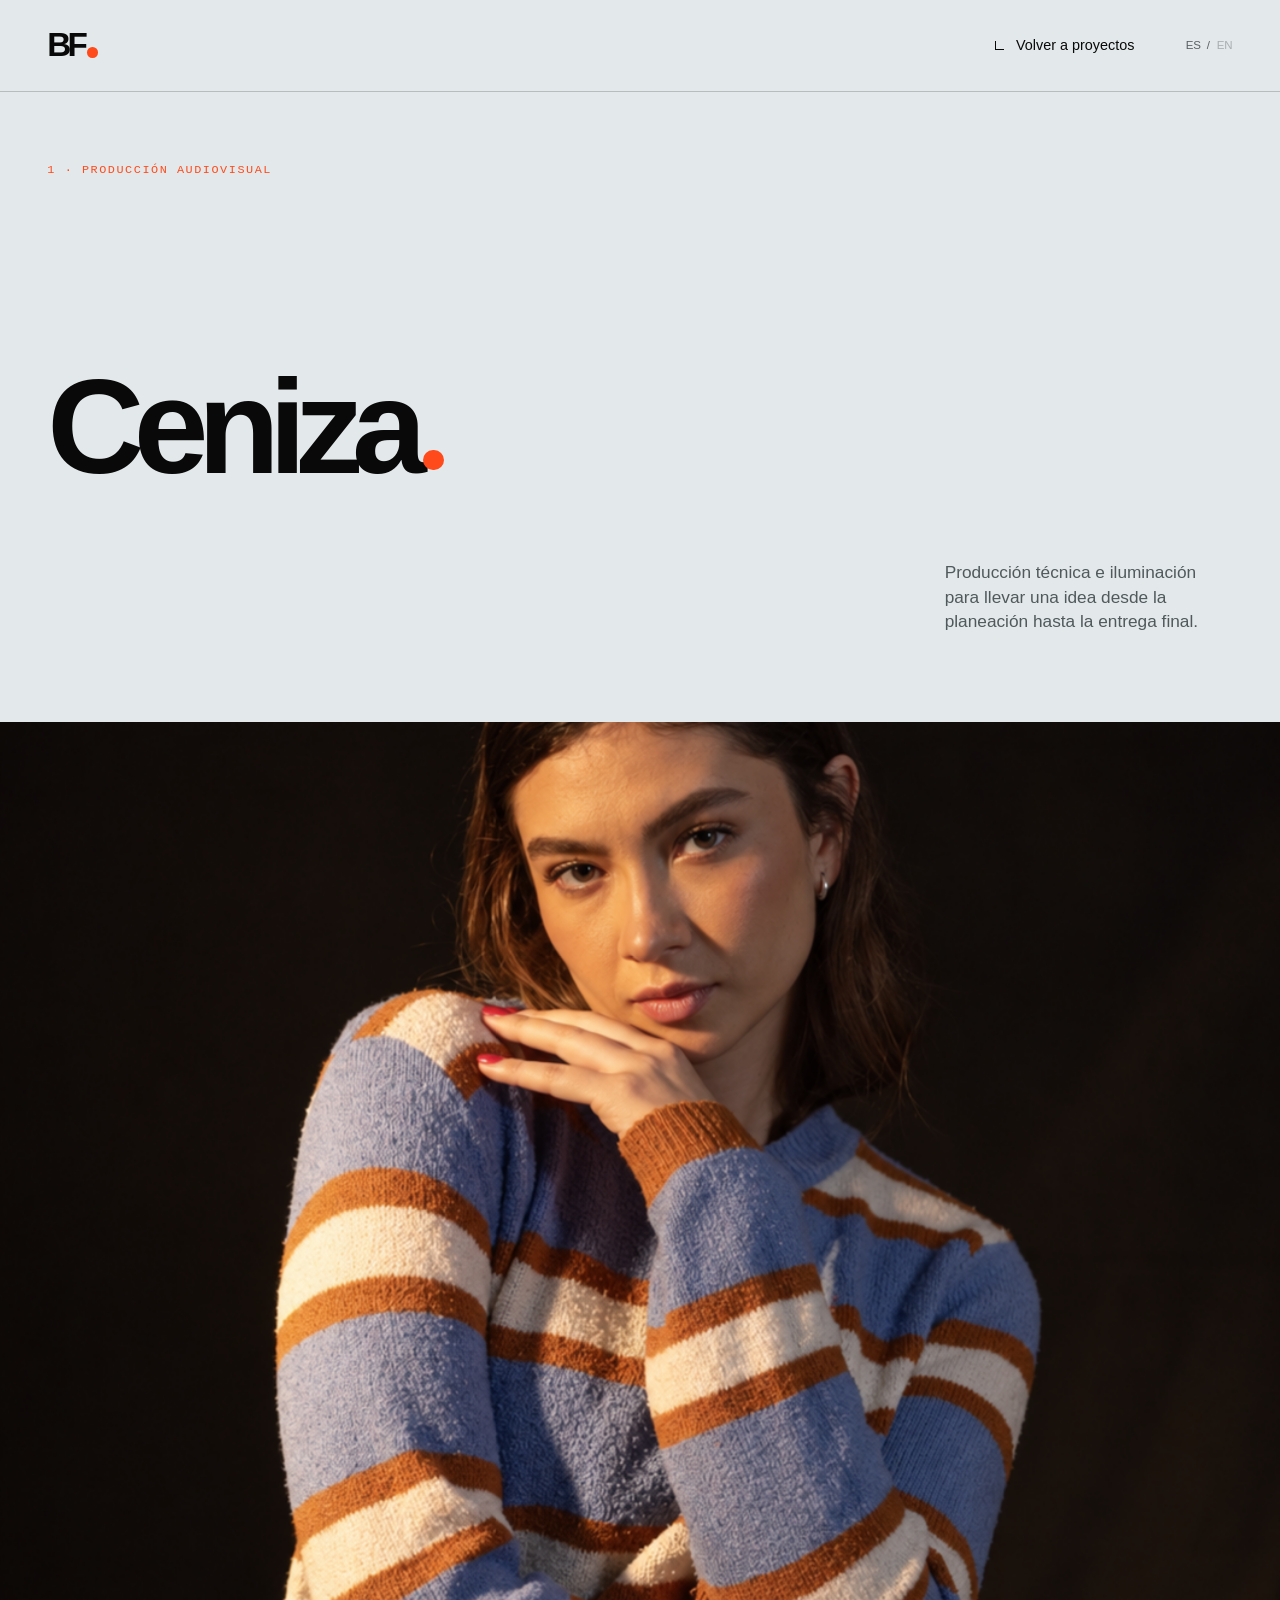
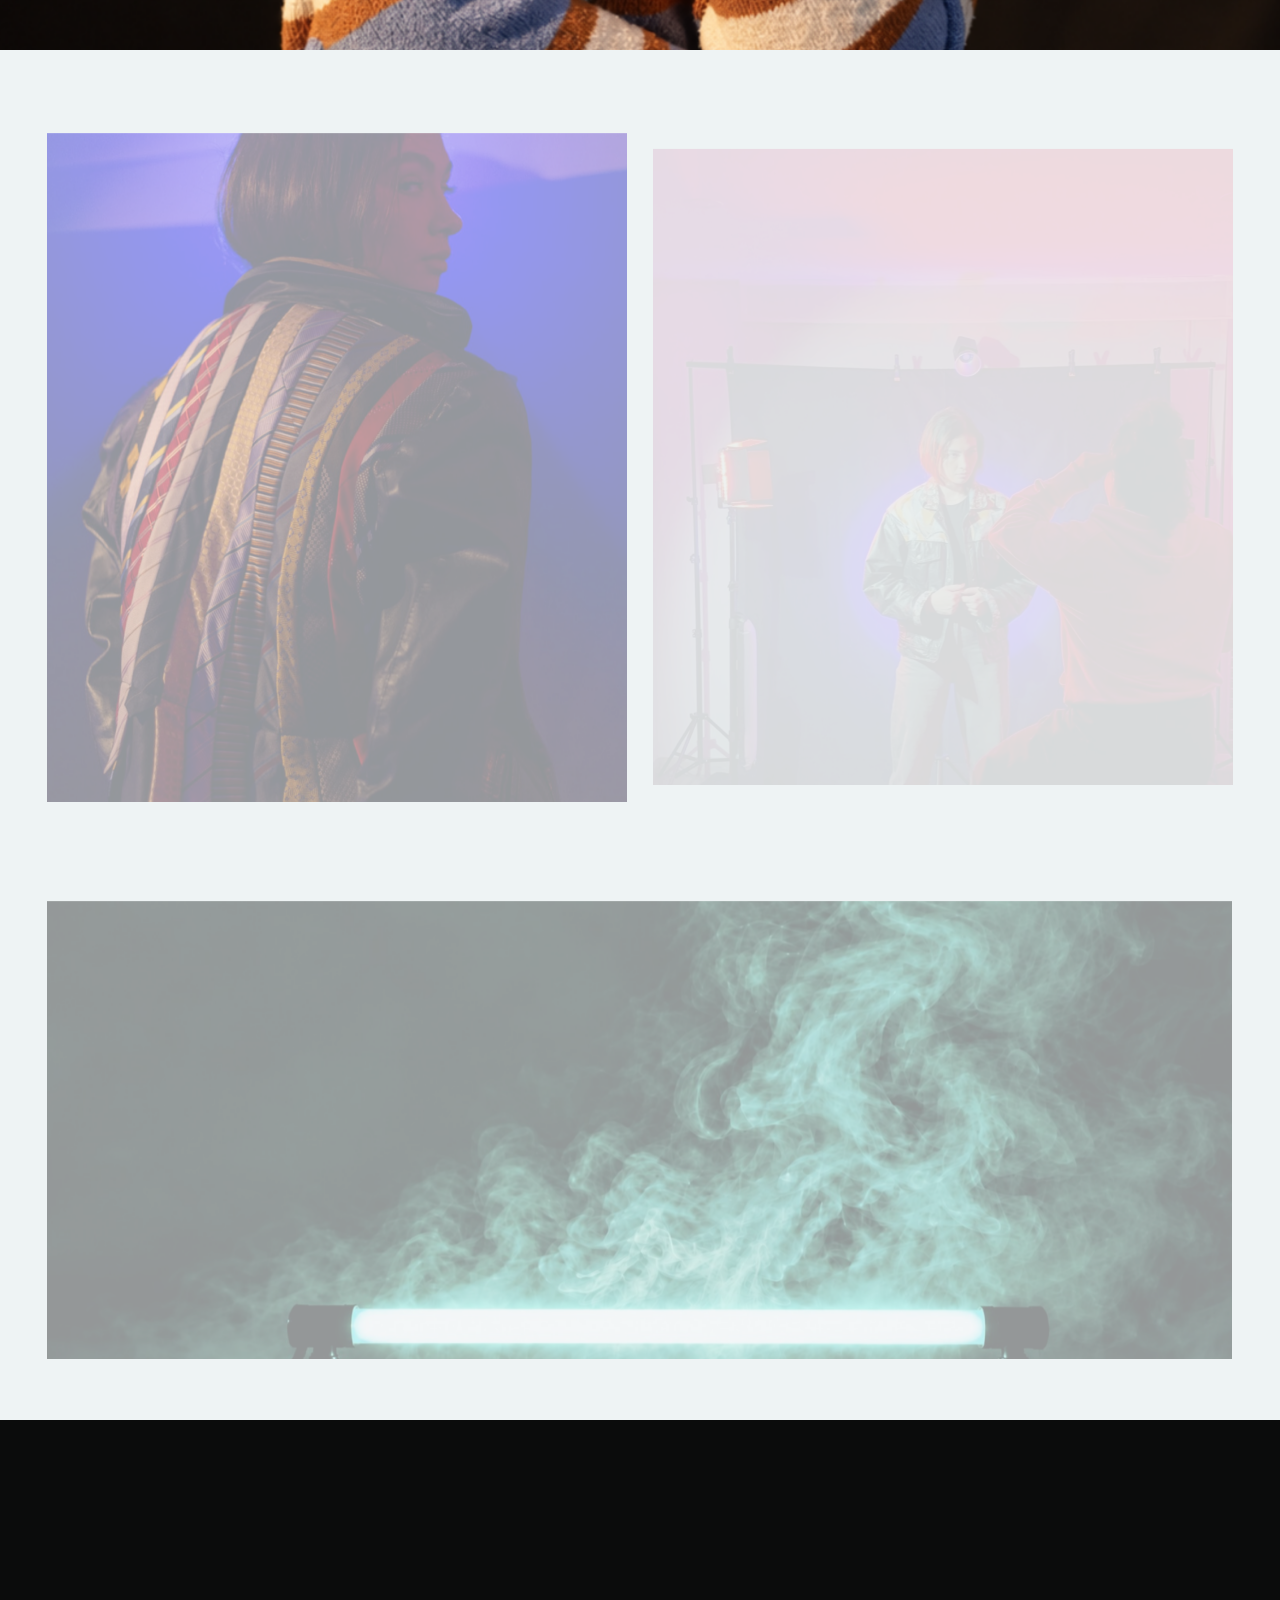
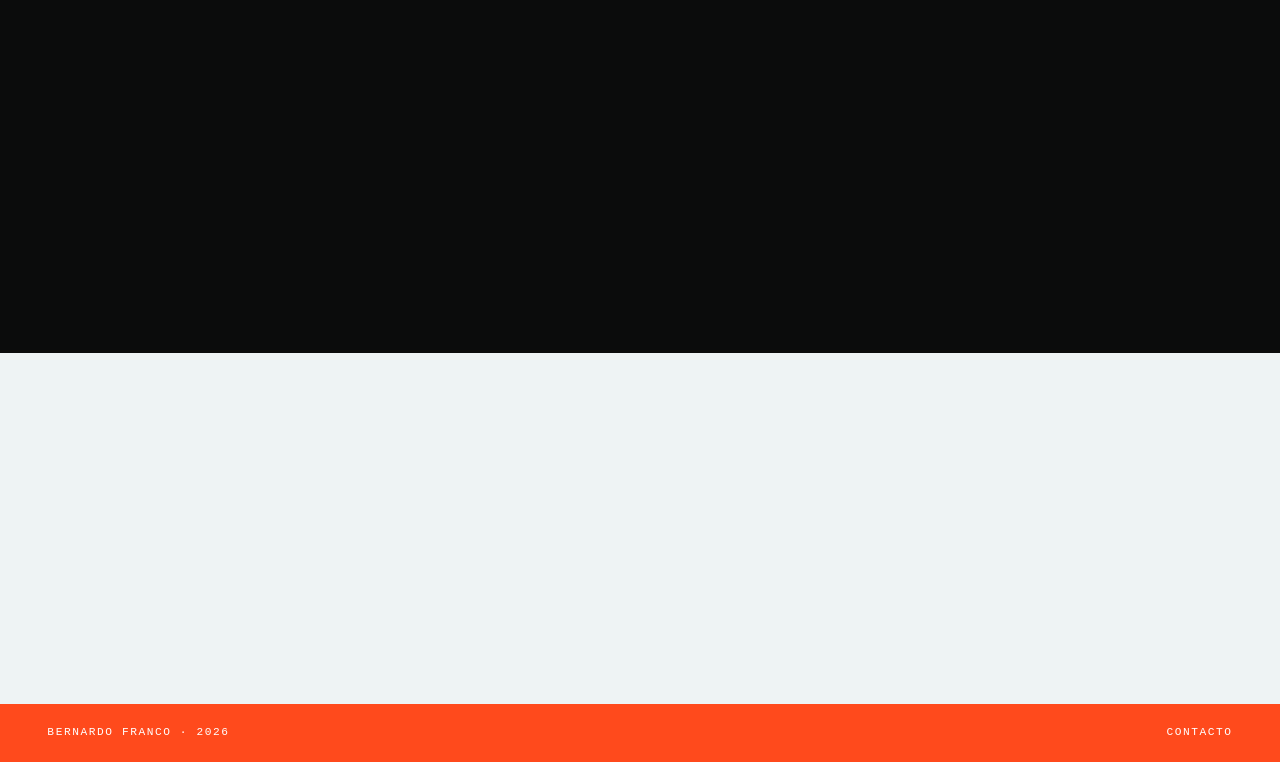
==== commit a175aeb2: "fix: refresh mobile hero stylesheet cache" ====
--- a/project.html
+++ b/project.html
@@ -19,7 +19,7 @@
       type="image/svg+xml"
       href="data:image/svg+xml,%3Csvg xmlns='http://www.w3.org/2000/svg' viewBox='0 0 64 64'%3E%3Crect width='64' height='64' fill='%23090909'/%3E%3Ctext x='7' y='43' fill='white' font-family='Arial' font-size='34' font-weight='900'%3EBF%3C/text%3E%3Ccircle cx='53' cy='48' r='6' fill='%23ff4a1c'/%3E%3C/svg%3E"
     />
-    <link rel="stylesheet" href="./styles.css?v=hero-mobile-art-v6" />
+    <link rel="stylesheet" href="./styles.css?v=hero-mobile-art-v7" />
     <link rel="stylesheet" href="./project.css?v=mobile-final-2" />
   </head>
   <body class="project-page">
--- a/styles.css
+++ b/styles.css
@@ -1496,7 +1496,7 @@
 
   .orbit {
     top: 18%;
-    left: 57%;
+    left: 28%;
     width: 42vw;
   }
 }
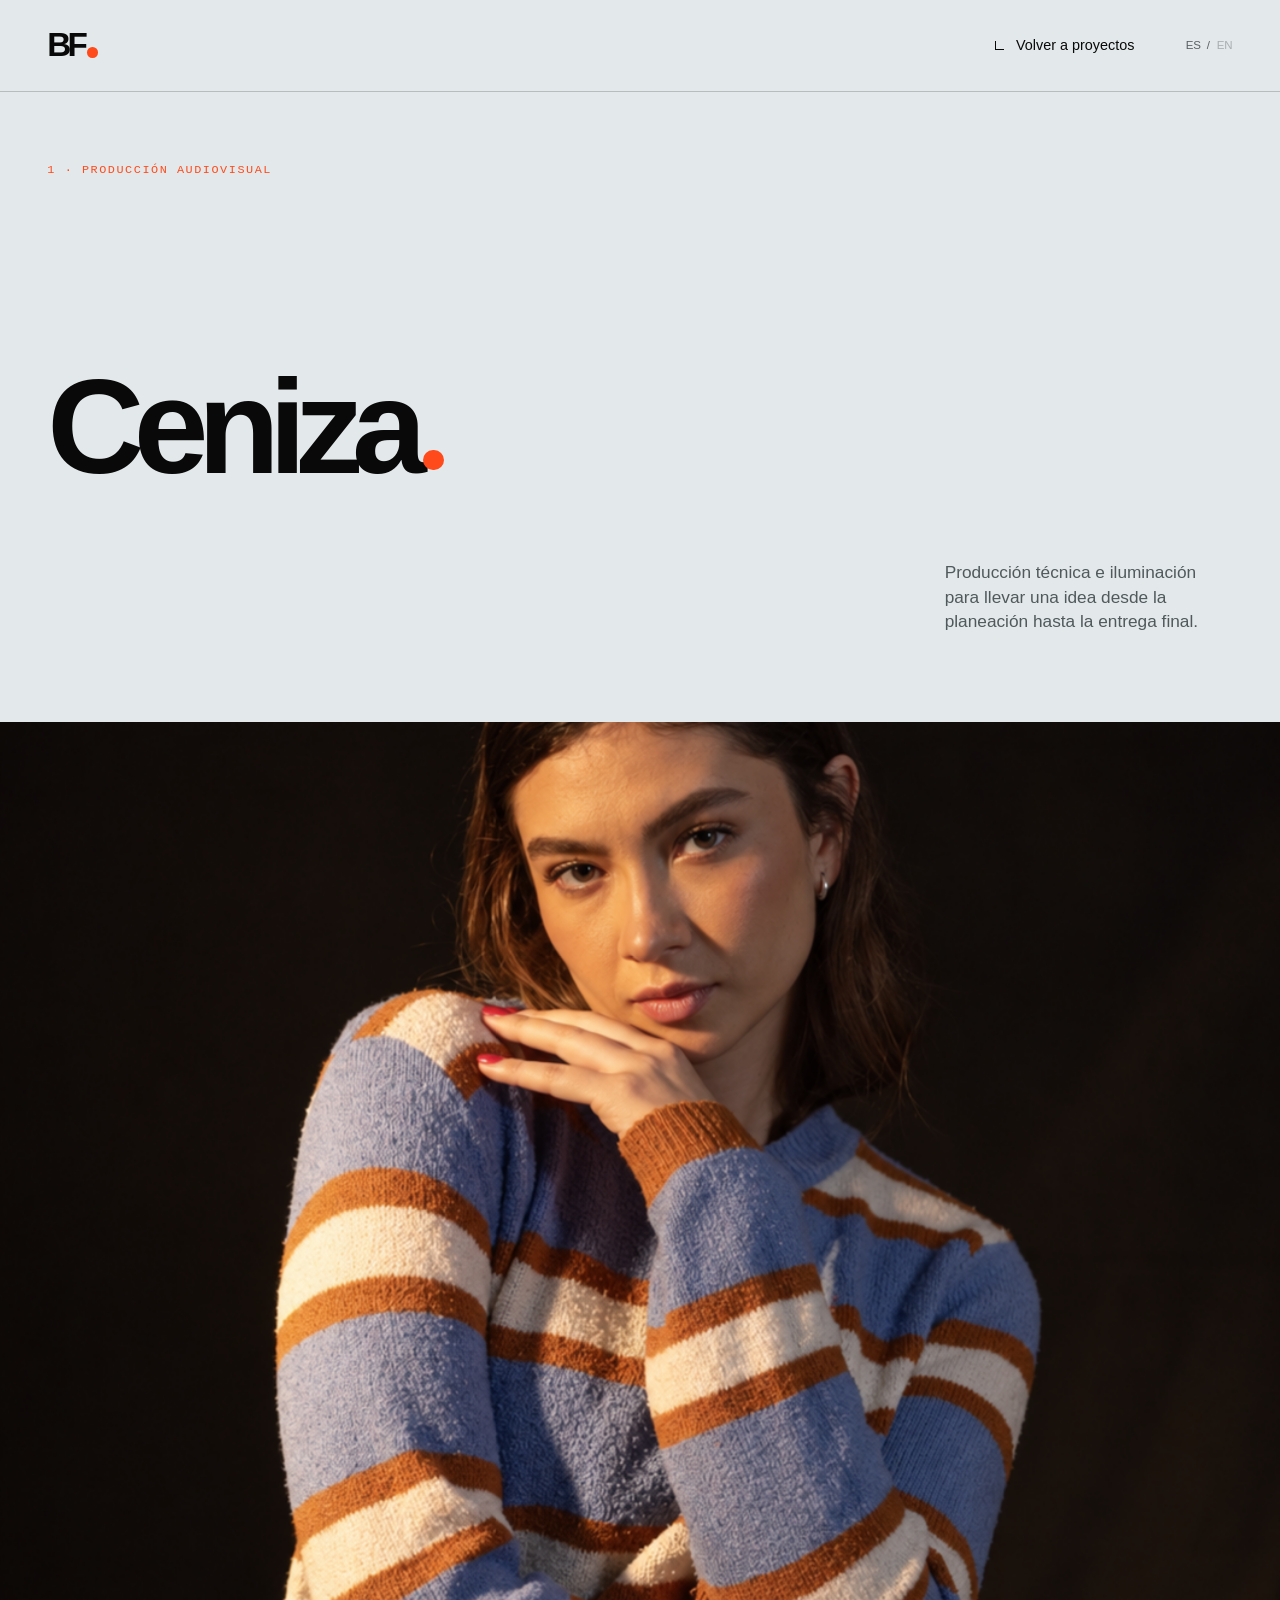
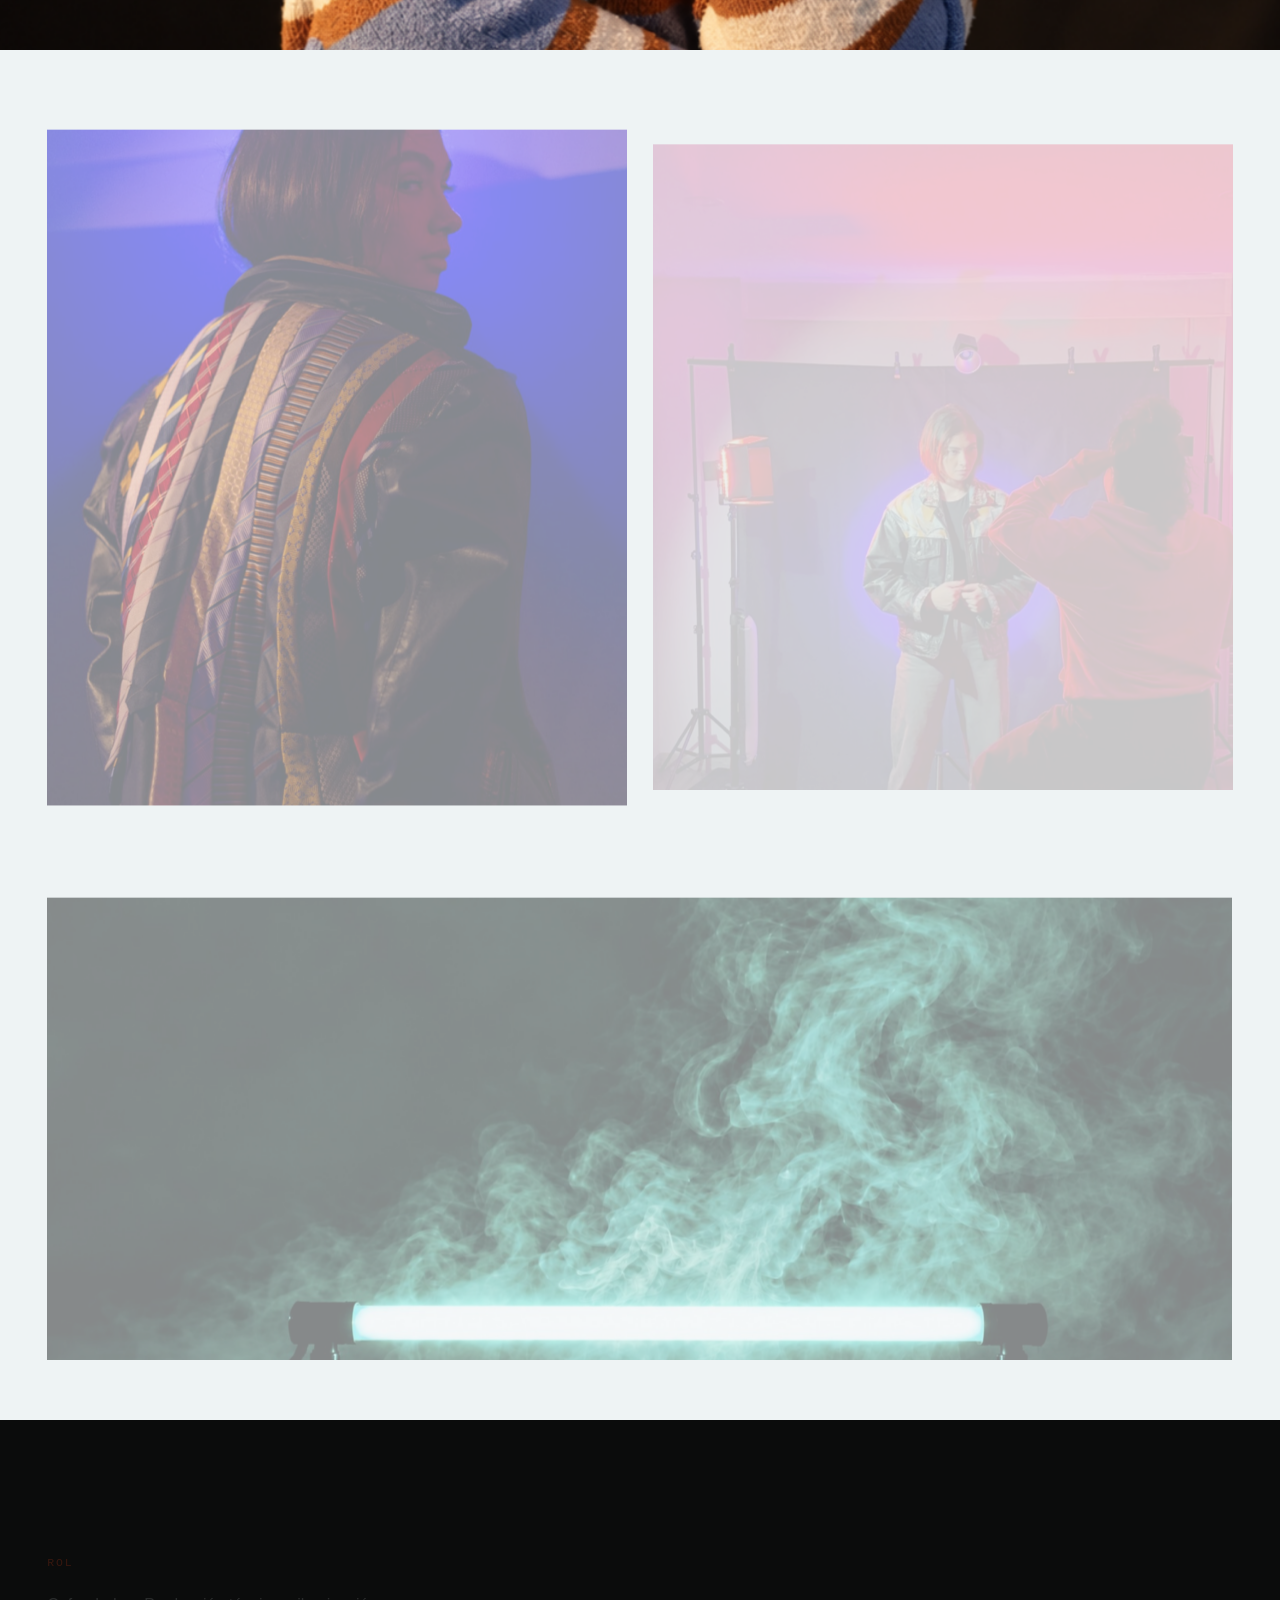
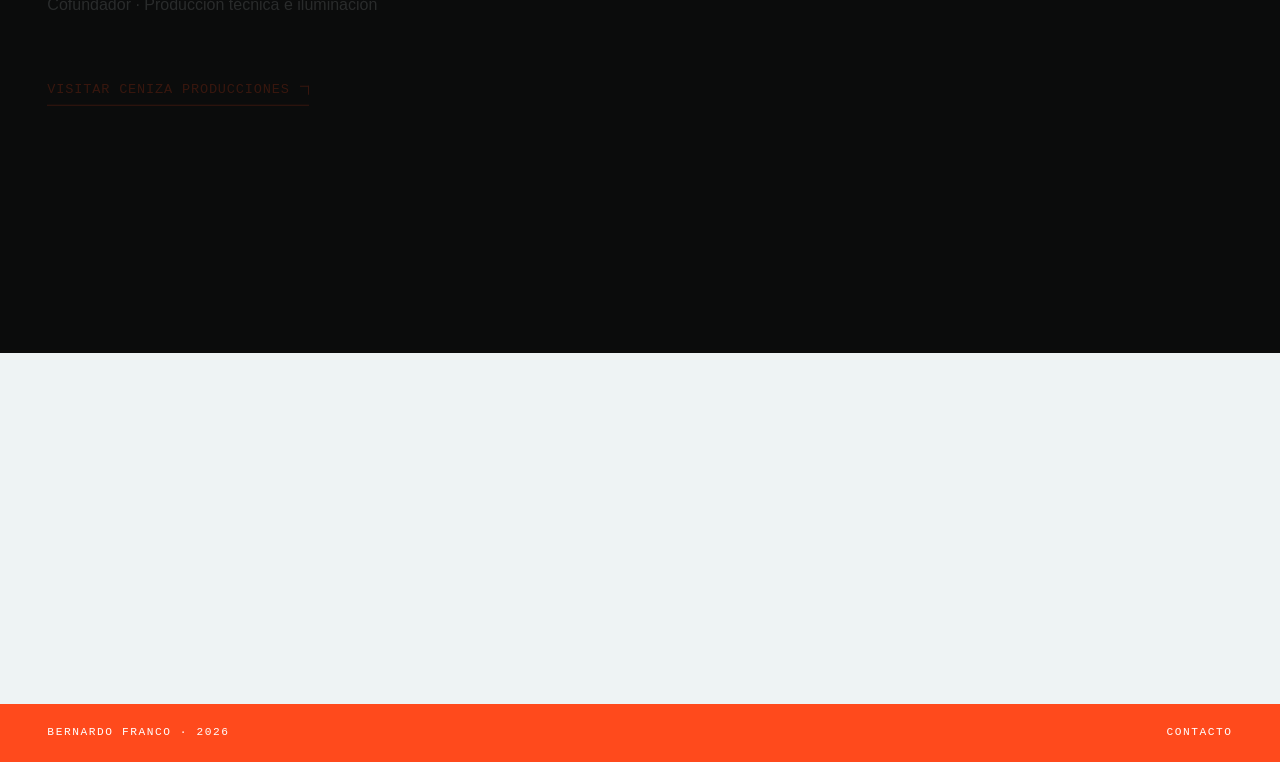
==== commit d1fd767c: "fix: refresh mobile hero stylesheet cache" ====
--- a/project.html
+++ b/project.html
@@ -19,7 +19,7 @@
       type="image/svg+xml"
       href="data:image/svg+xml,%3Csvg xmlns='http://www.w3.org/2000/svg' viewBox='0 0 64 64'%3E%3Crect width='64' height='64' fill='%23090909'/%3E%3Ctext x='7' y='43' fill='white' font-family='Arial' font-size='34' font-weight='900'%3EBF%3C/text%3E%3Ccircle cx='53' cy='48' r='6' fill='%23ff4a1c'/%3E%3C/svg%3E"
     />
-    <link rel="stylesheet" href="./styles.css?v=hero-mobile-art-v7" />
+    <link rel="stylesheet" href="./styles.css?v=hero-mobile-art-v8" />
     <link rel="stylesheet" href="./project.css?v=mobile-final-2" />
   </head>
   <body class="project-page">
--- a/styles.css
+++ b/styles.css
@@ -1484,7 +1484,7 @@
 @media (max-width: 390px) {
   .visual img {
     bottom: -24svh;
-    left: calc(38vw - 72svh);
+    left: calc(43vw - 72svh);
     height: 70svh;
   }
 
@@ -1495,7 +1495,7 @@
   }
 
   .orbit {
-    top: 18%;
+    top: 26%;
     left: 28%;
     width: 42vw;
   }
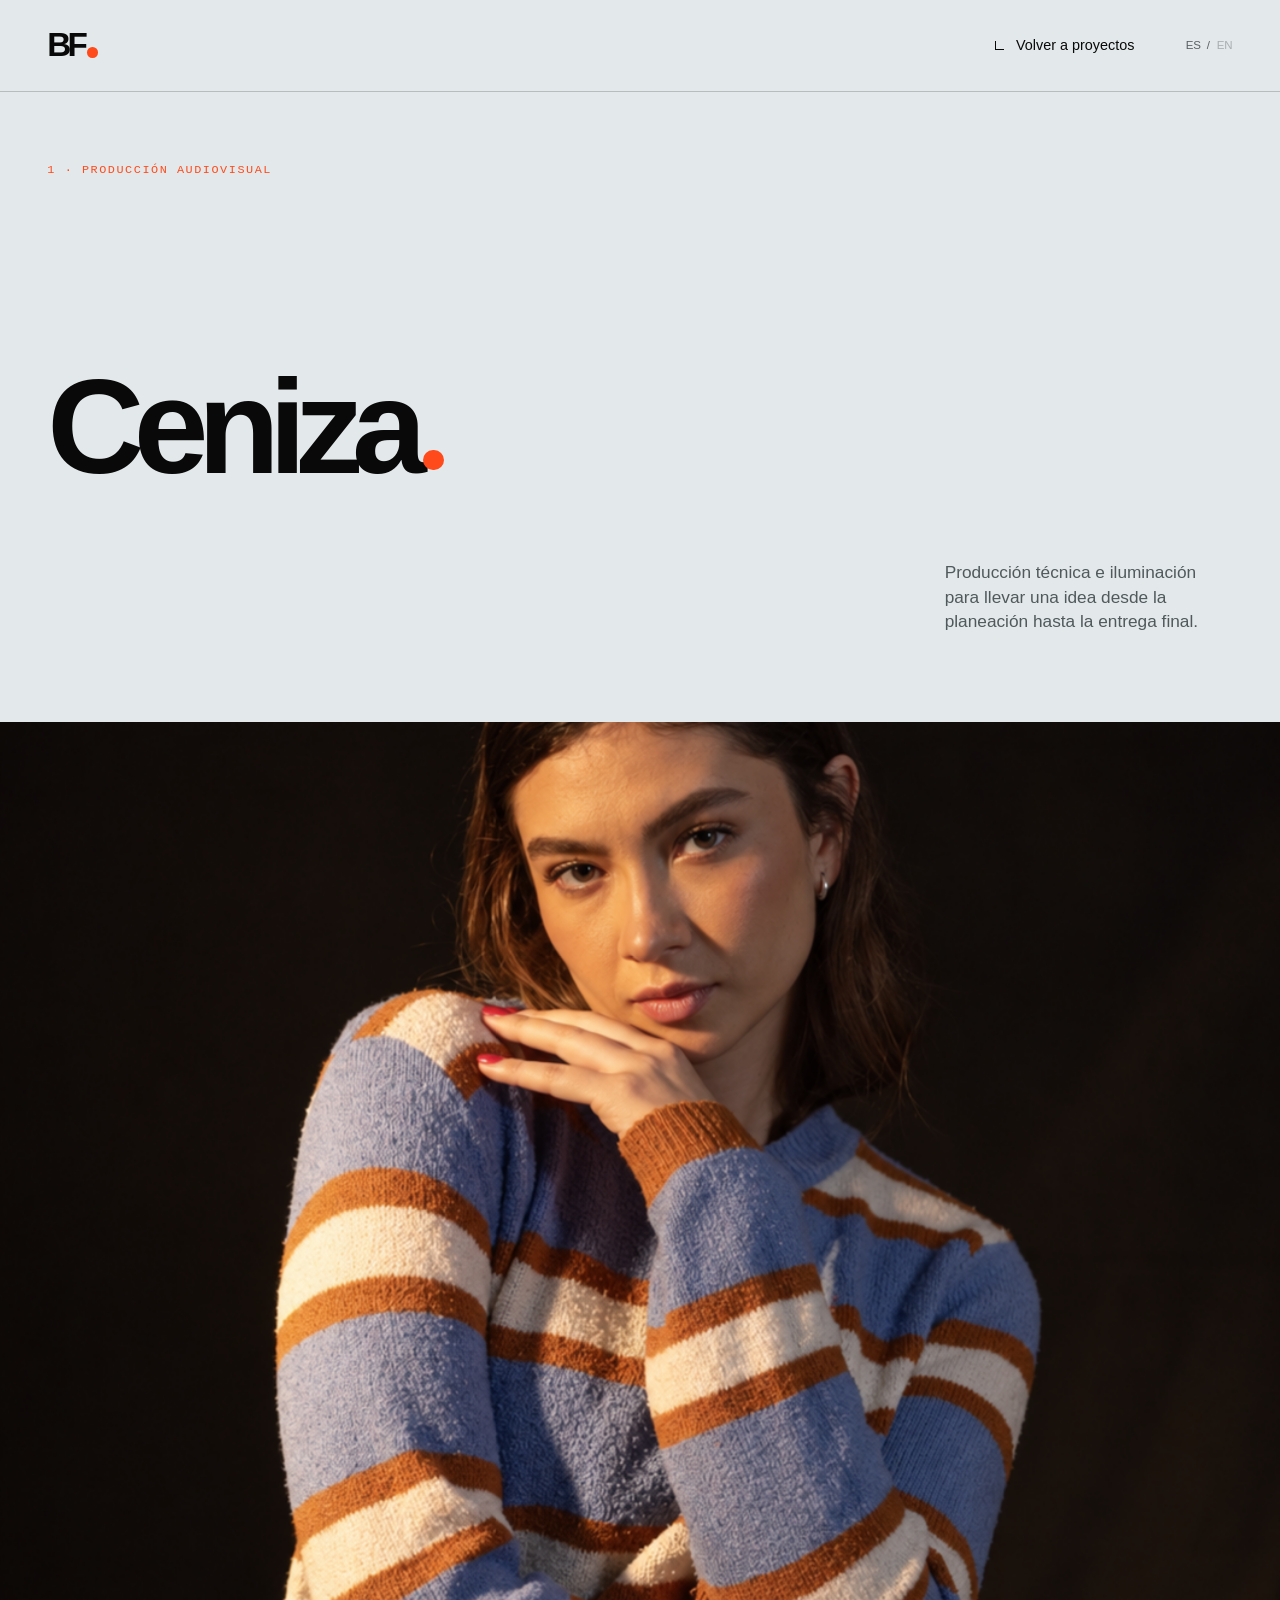
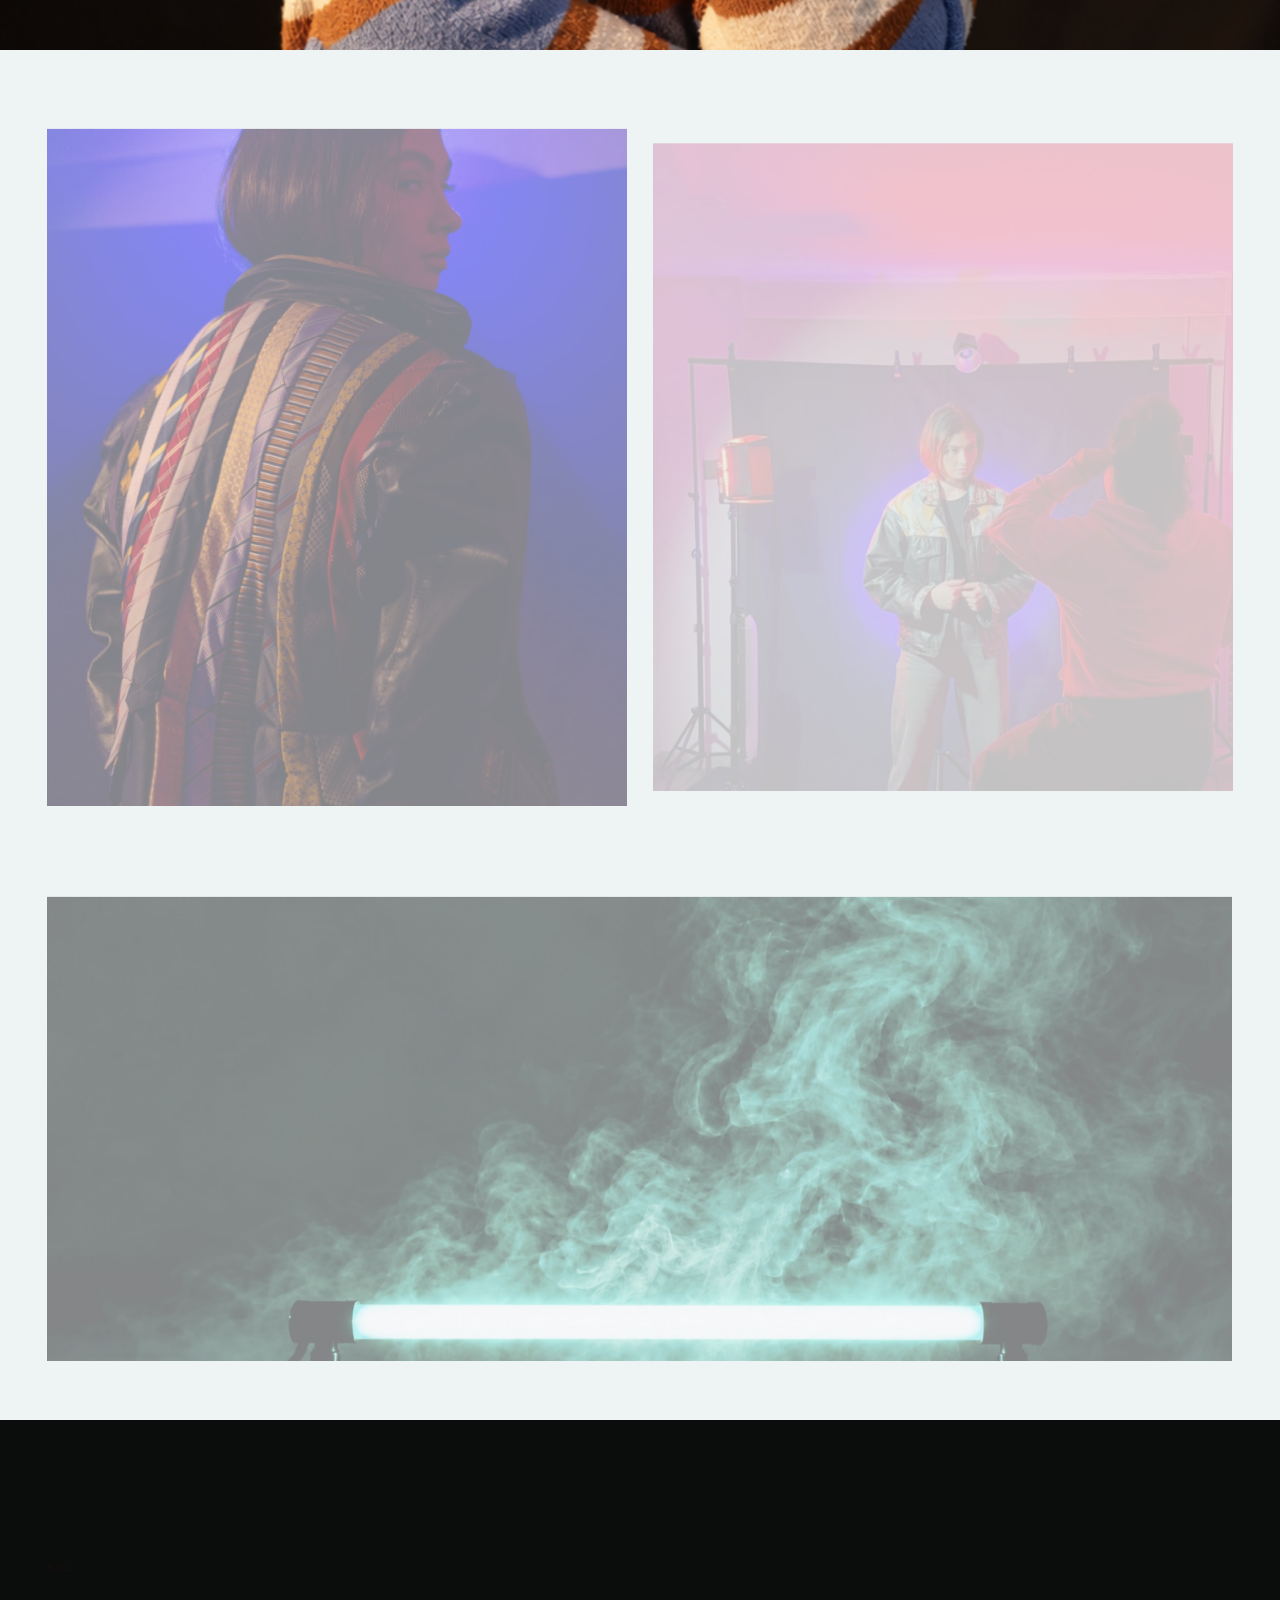
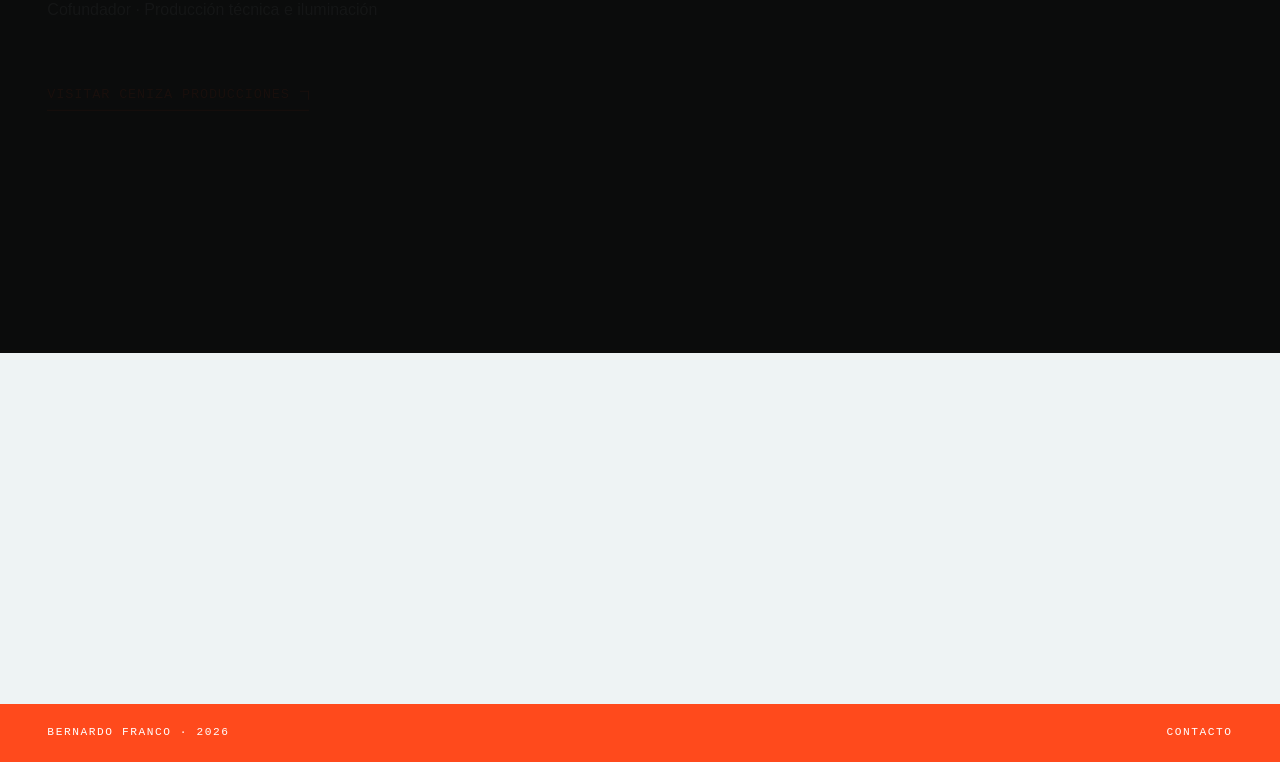
==== commit 1b6761c5: "fix: use authentic Unity and Resolve icons" ====
--- a/project.html
+++ b/project.html
@@ -19,7 +19,7 @@
       type="image/svg+xml"
       href="data:image/svg+xml,%3Csvg xmlns='http://www.w3.org/2000/svg' viewBox='0 0 64 64'%3E%3Crect width='64' height='64' fill='%23090909'/%3E%3Ctext x='7' y='43' fill='white' font-family='Arial' font-size='34' font-weight='900'%3EBF%3C/text%3E%3Ccircle cx='53' cy='48' r='6' fill='%23ff4a1c'/%3E%3C/svg%3E"
     />
-    <link rel="stylesheet" href="./styles.css?v=hero-mobile-art-v8" />
+    <link rel="stylesheet" href="./styles.css?v=brand-icons-v2" />
     <link rel="stylesheet" href="./project.css?v=mobile-final-2" />
   </head>
   <body class="project-page">
--- a/styles.css
+++ b/styles.css
@@ -749,30 +749,21 @@
   color: #f5f7f7;
 }
 
-.tool-icon svg {
+.tool-icon svg,
+.tool-icon img {
   display: block;
-  width: 100%;
-  height: 100%;
-}
-
-.tool-icon--unity svg {
-  overflow: visible;
-  fill: none;
-  stroke: currentColor;
-  stroke-linecap: round;
-  stroke-linejoin: round;
-  stroke-width: 2;
-}
-
-.tool-icon--resolve svg circle {
-  fill: none;
-  stroke: currentColor;
-  stroke-width: 2;
-}
-
-.tool-icon--resolve svg circle:last-child {
-  fill: currentColor;
-  stroke: none;
+}
+
+.tool-icon--unity img {
+  width: auto;
+  height: 3rem;
+  filter: invert(1);
+}
+
+.tool-icon--resolve img {
+  width: auto;
+  height: 3.4rem;
+  border-radius: 24%;
 }
 
 .tool-icon--adobe {
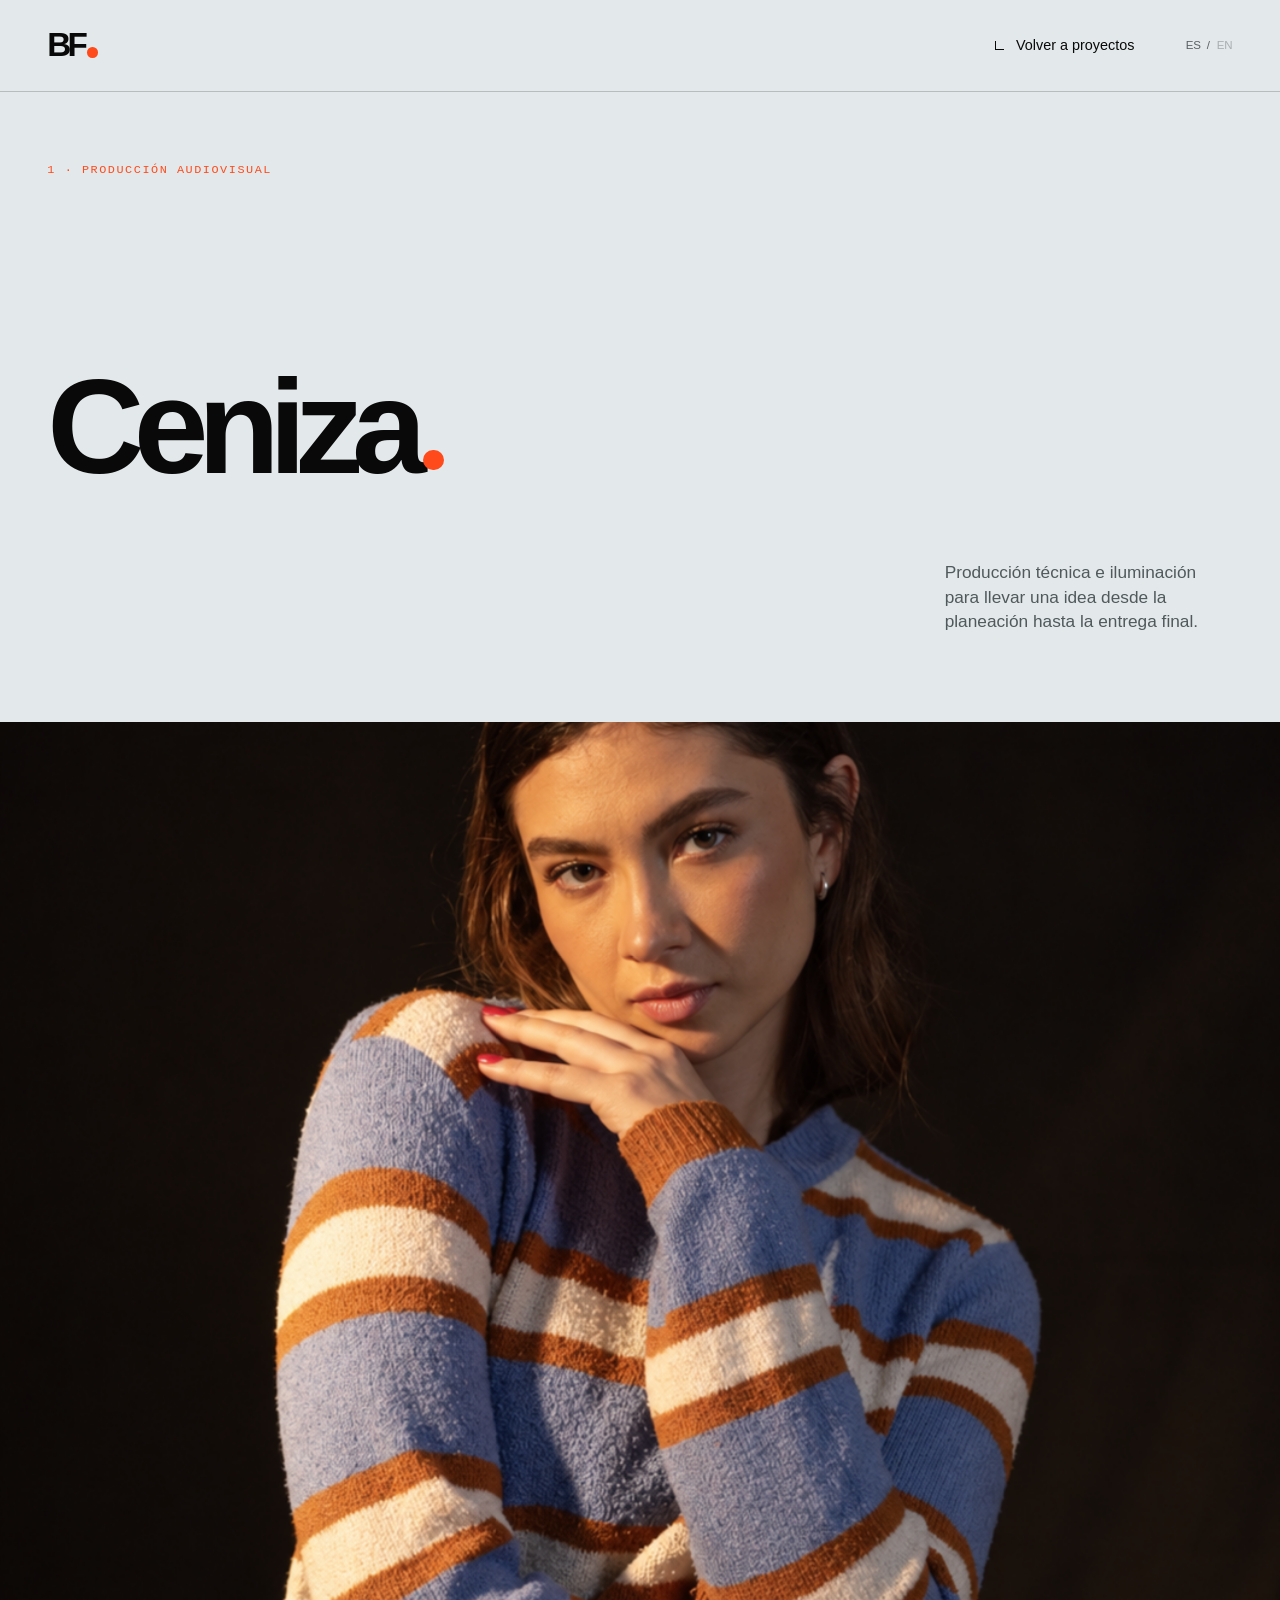
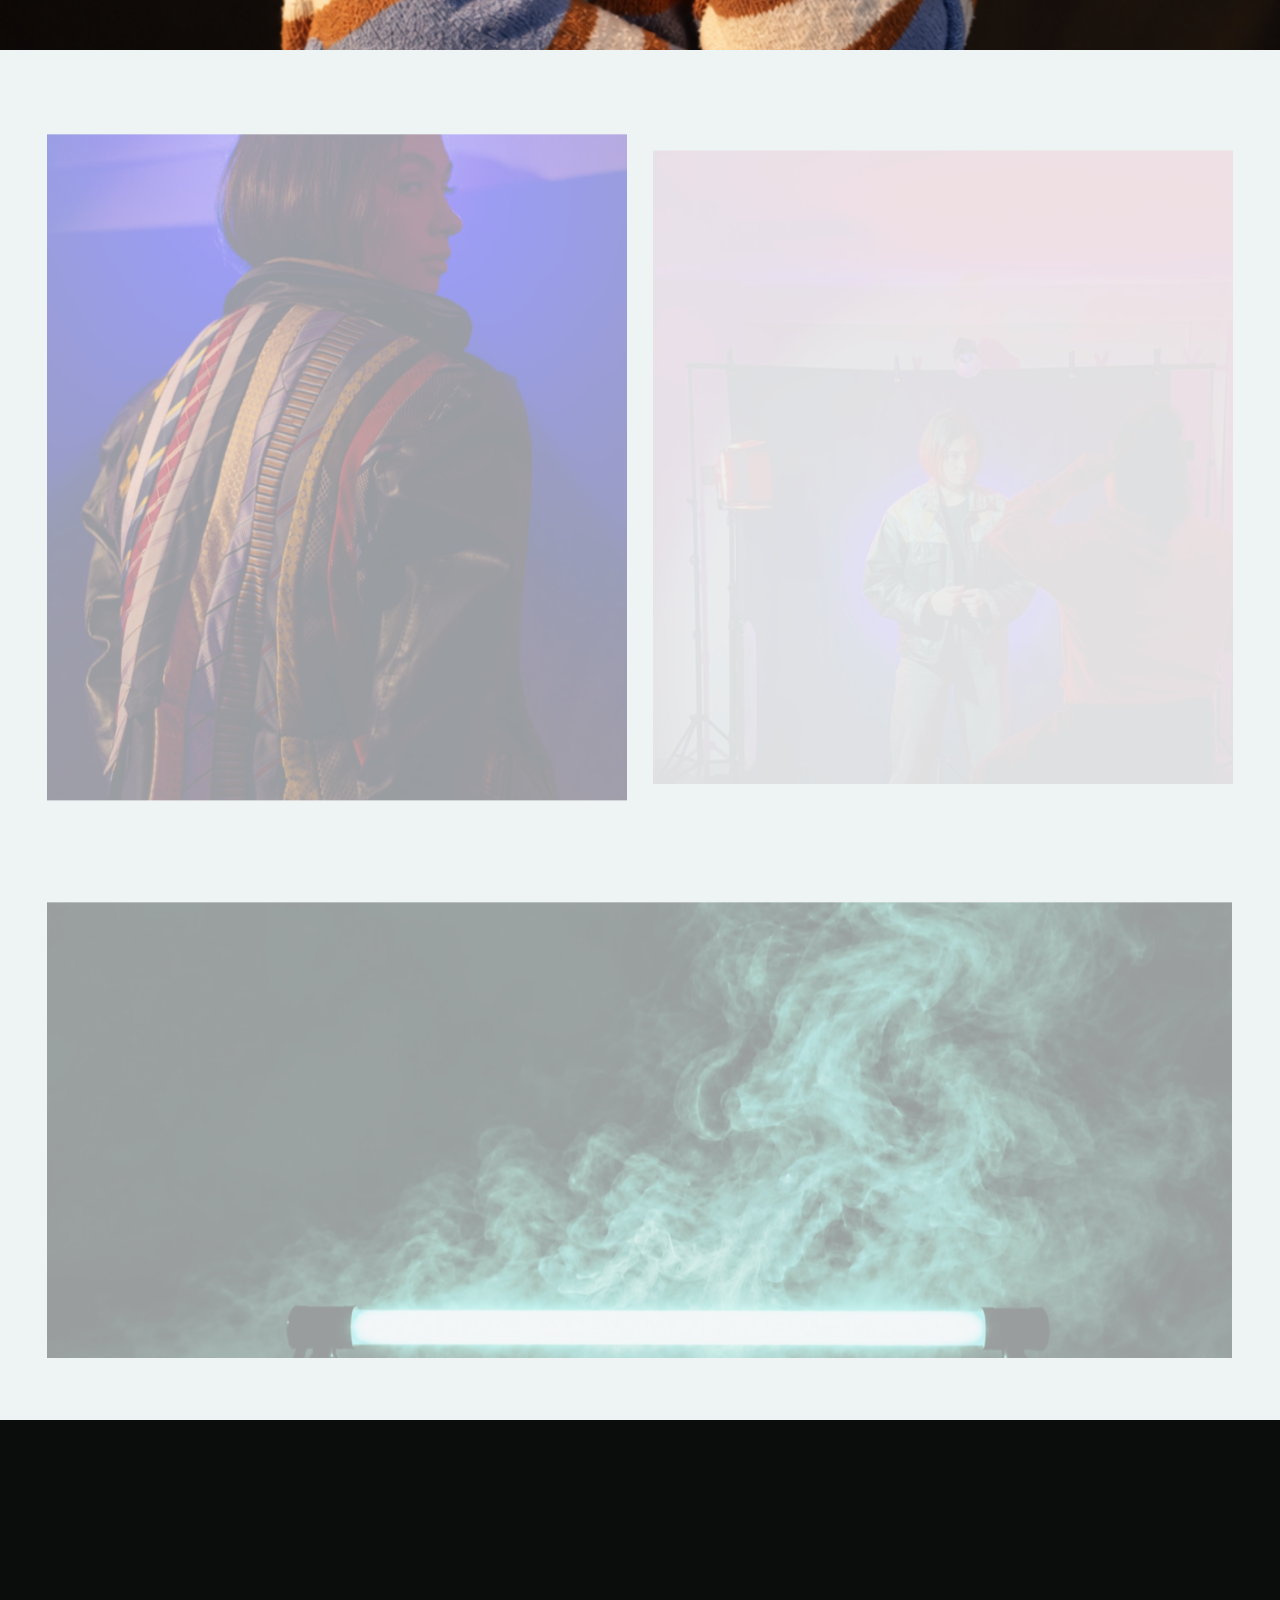
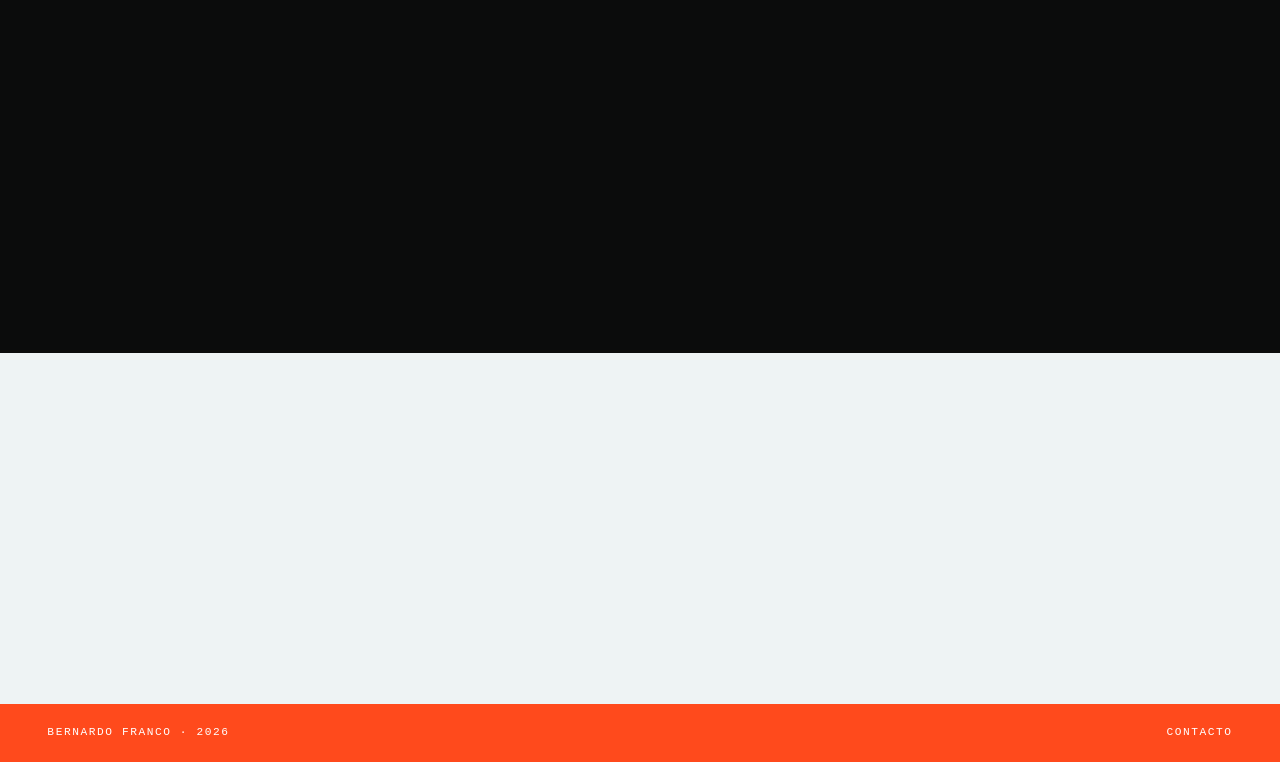
==== commit 425684e3: "fix: prevent project title overlap" ====
--- a/project.html
+++ b/project.html
@@ -20,7 +20,7 @@
       href="data:image/svg+xml,%3Csvg xmlns='http://www.w3.org/2000/svg' viewBox='0 0 64 64'%3E%3Crect width='64' height='64' fill='%23090909'/%3E%3Ctext x='7' y='43' fill='white' font-family='Arial' font-size='34' font-weight='900'%3EBF%3C/text%3E%3Ccircle cx='53' cy='48' r='6' fill='%23ff4a1c'/%3E%3C/svg%3E"
     />
     <link rel="stylesheet" href="./styles.css?v=brand-icons-v2" />
-    <link rel="stylesheet" href="./project.css?v=mobile-final-2" />
+    <link rel="stylesheet" href="./project.css?v=project-title-wrap-1" />
   </head>
   <body class="project-page">
     <header class="project-topbar">
--- a/project.css
+++ b/project.css
@@ -71,7 +71,8 @@
 .project-page[data-project="agendavacialmallena"] .project-detail__hero h1 {
   max-width: 11ch;
   font-size: clamp(4rem, 8.5vw, 9.25rem);
-  white-space: nowrap;
+  white-space: normal;
+  overflow-wrap: normal;
 }
 
 .project-detail__hero h1 i {
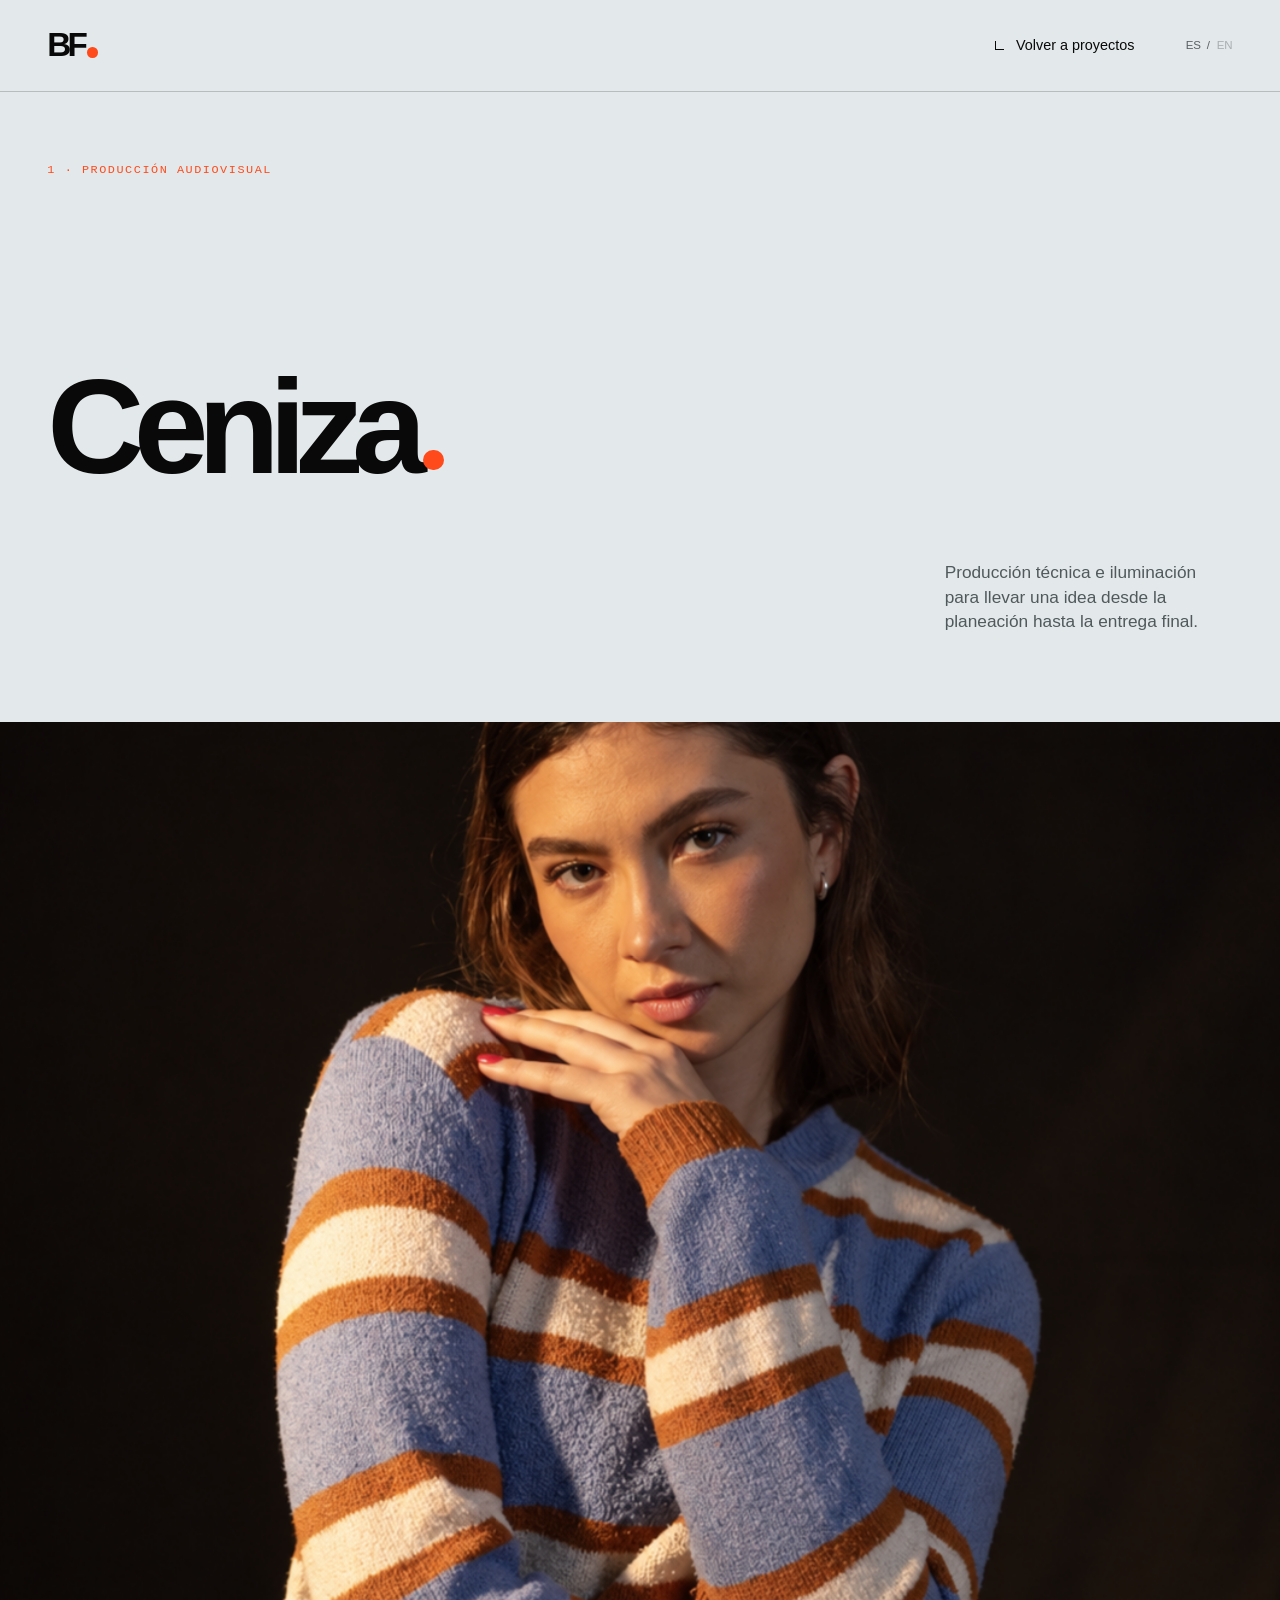
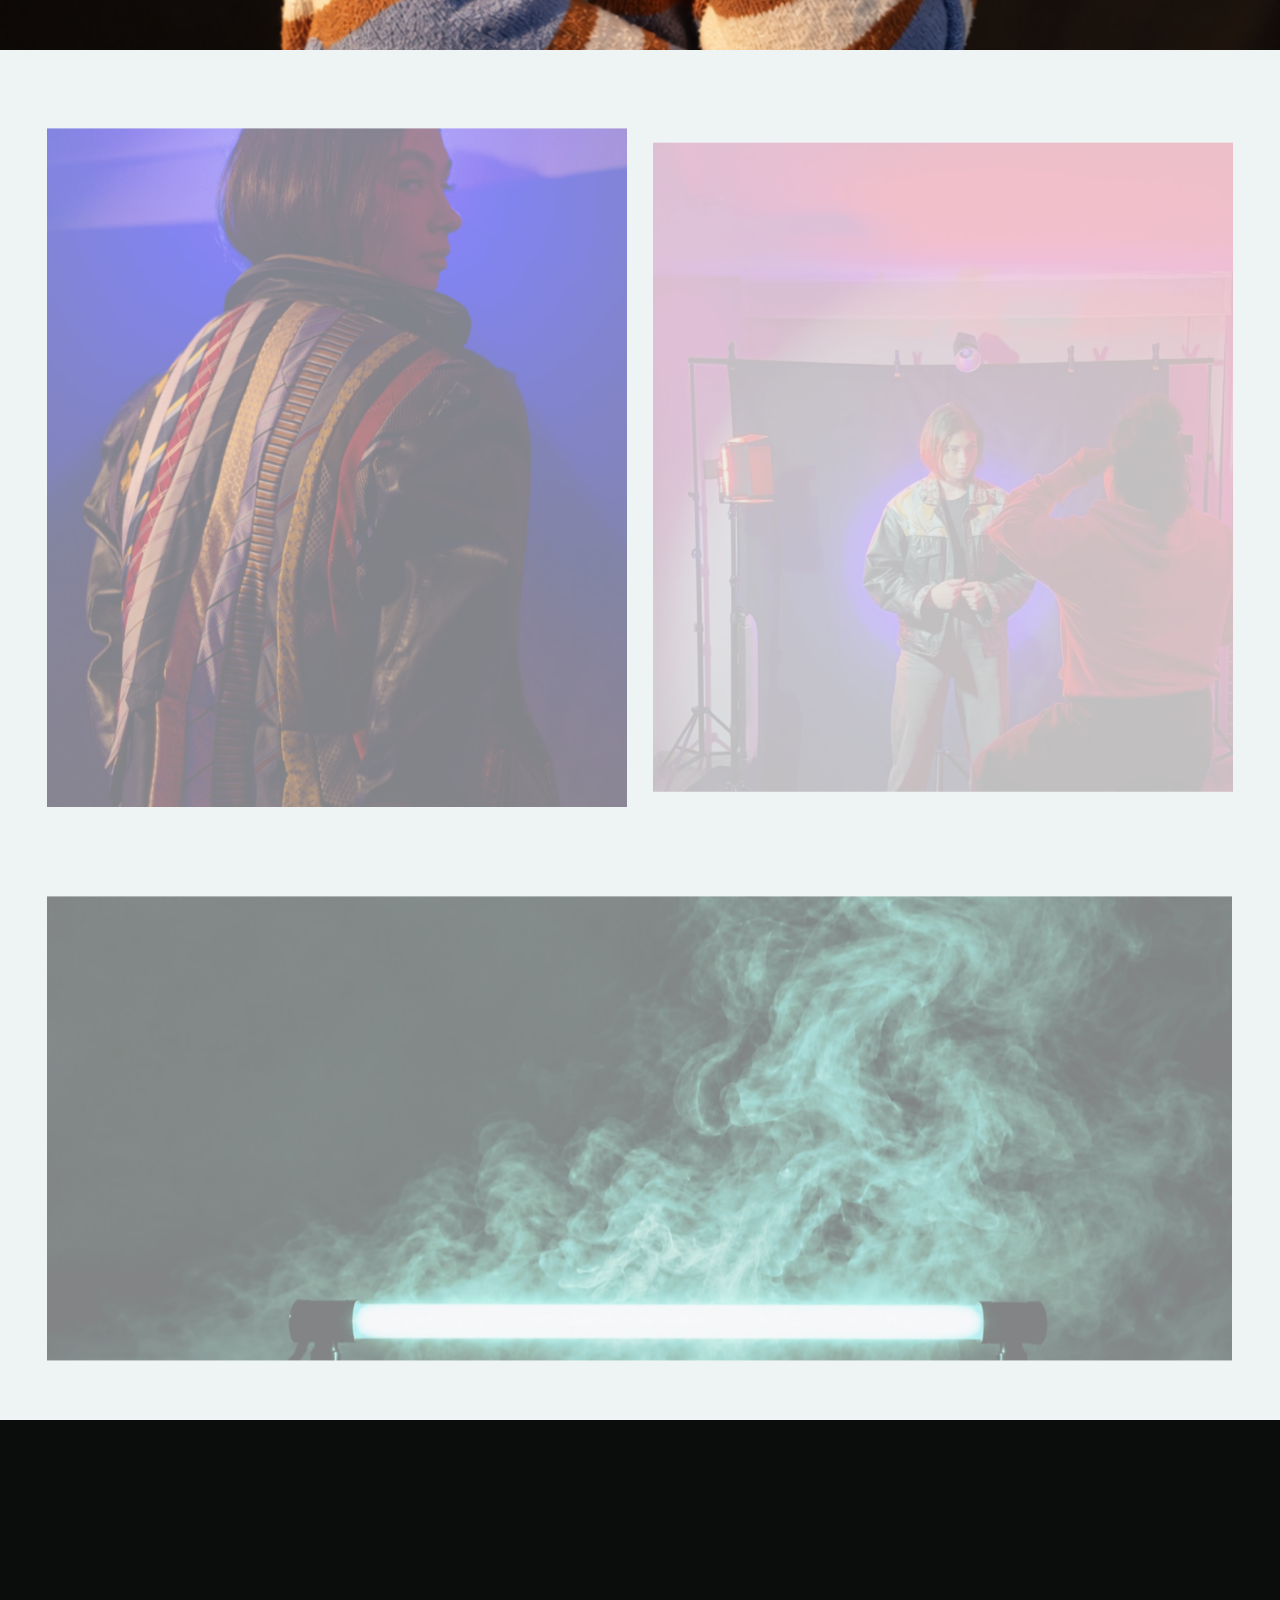
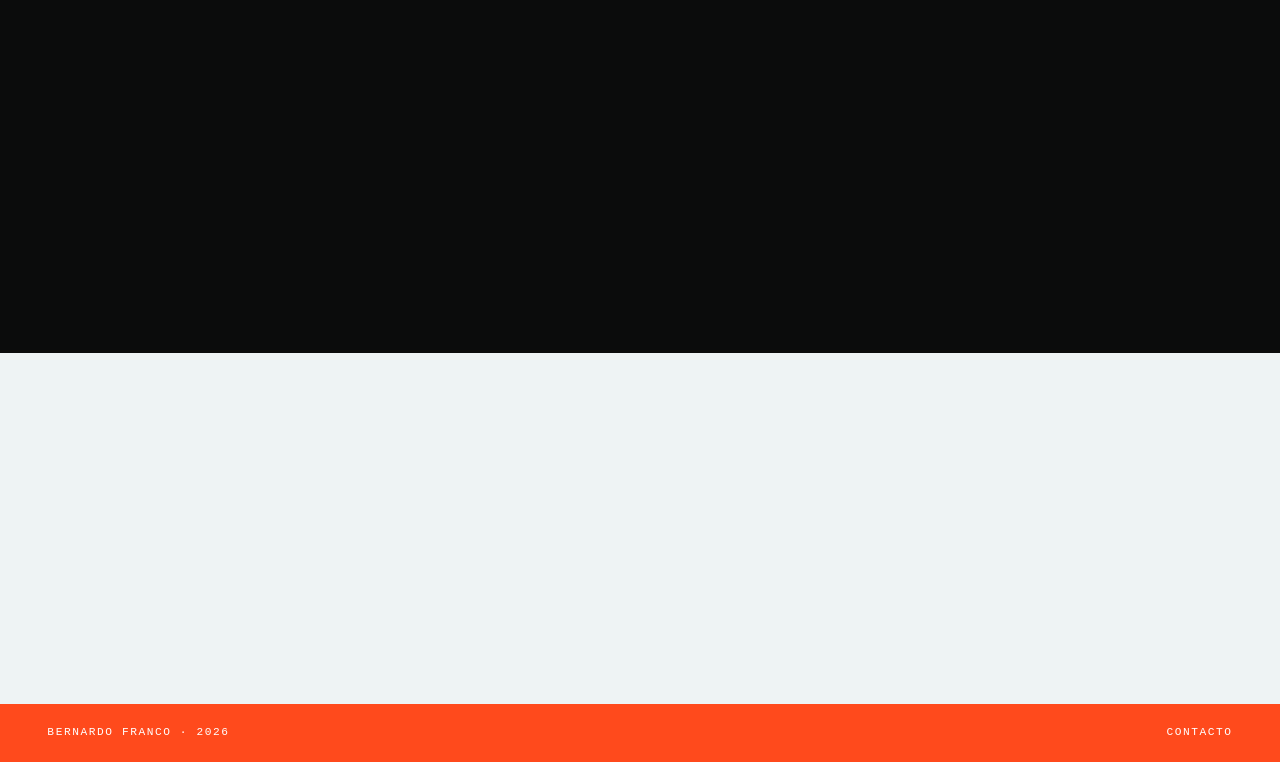
==== commit ac6cf354: "fix: restore original Resolve icon" ====
--- a/project.html
+++ b/project.html
@@ -19,7 +19,7 @@
       type="image/svg+xml"
       href="data:image/svg+xml,%3Csvg xmlns='http://www.w3.org/2000/svg' viewBox='0 0 64 64'%3E%3Crect width='64' height='64' fill='%23090909'/%3E%3Ctext x='7' y='43' fill='white' font-family='Arial' font-size='34' font-weight='900'%3EBF%3C/text%3E%3Ccircle cx='53' cy='48' r='6' fill='%23ff4a1c'/%3E%3C/svg%3E"
     />
-    <link rel="stylesheet" href="./styles.css?v=brand-icons-v2" />
+    <link rel="stylesheet" href="./styles.css?v=brand-icons-v3" />
     <link rel="stylesheet" href="./project.css?v=project-title-wrap-1" />
   </head>
   <body class="project-page">
--- a/styles.css
+++ b/styles.css
@@ -760,10 +760,20 @@
   filter: invert(1);
 }
 
-.tool-icon--resolve img {
-  width: auto;
-  height: 3.4rem;
-  border-radius: 24%;
+.tool-icon--resolve svg {
+  width: 100%;
+  height: 100%;
+}
+
+.tool-icon--resolve svg circle {
+  fill: none;
+  stroke: currentColor;
+  stroke-width: 2;
+}
+
+.tool-icon--resolve svg circle:last-child {
+  fill: currentColor;
+  stroke: none;
 }
 
 .tool-icon--adobe {
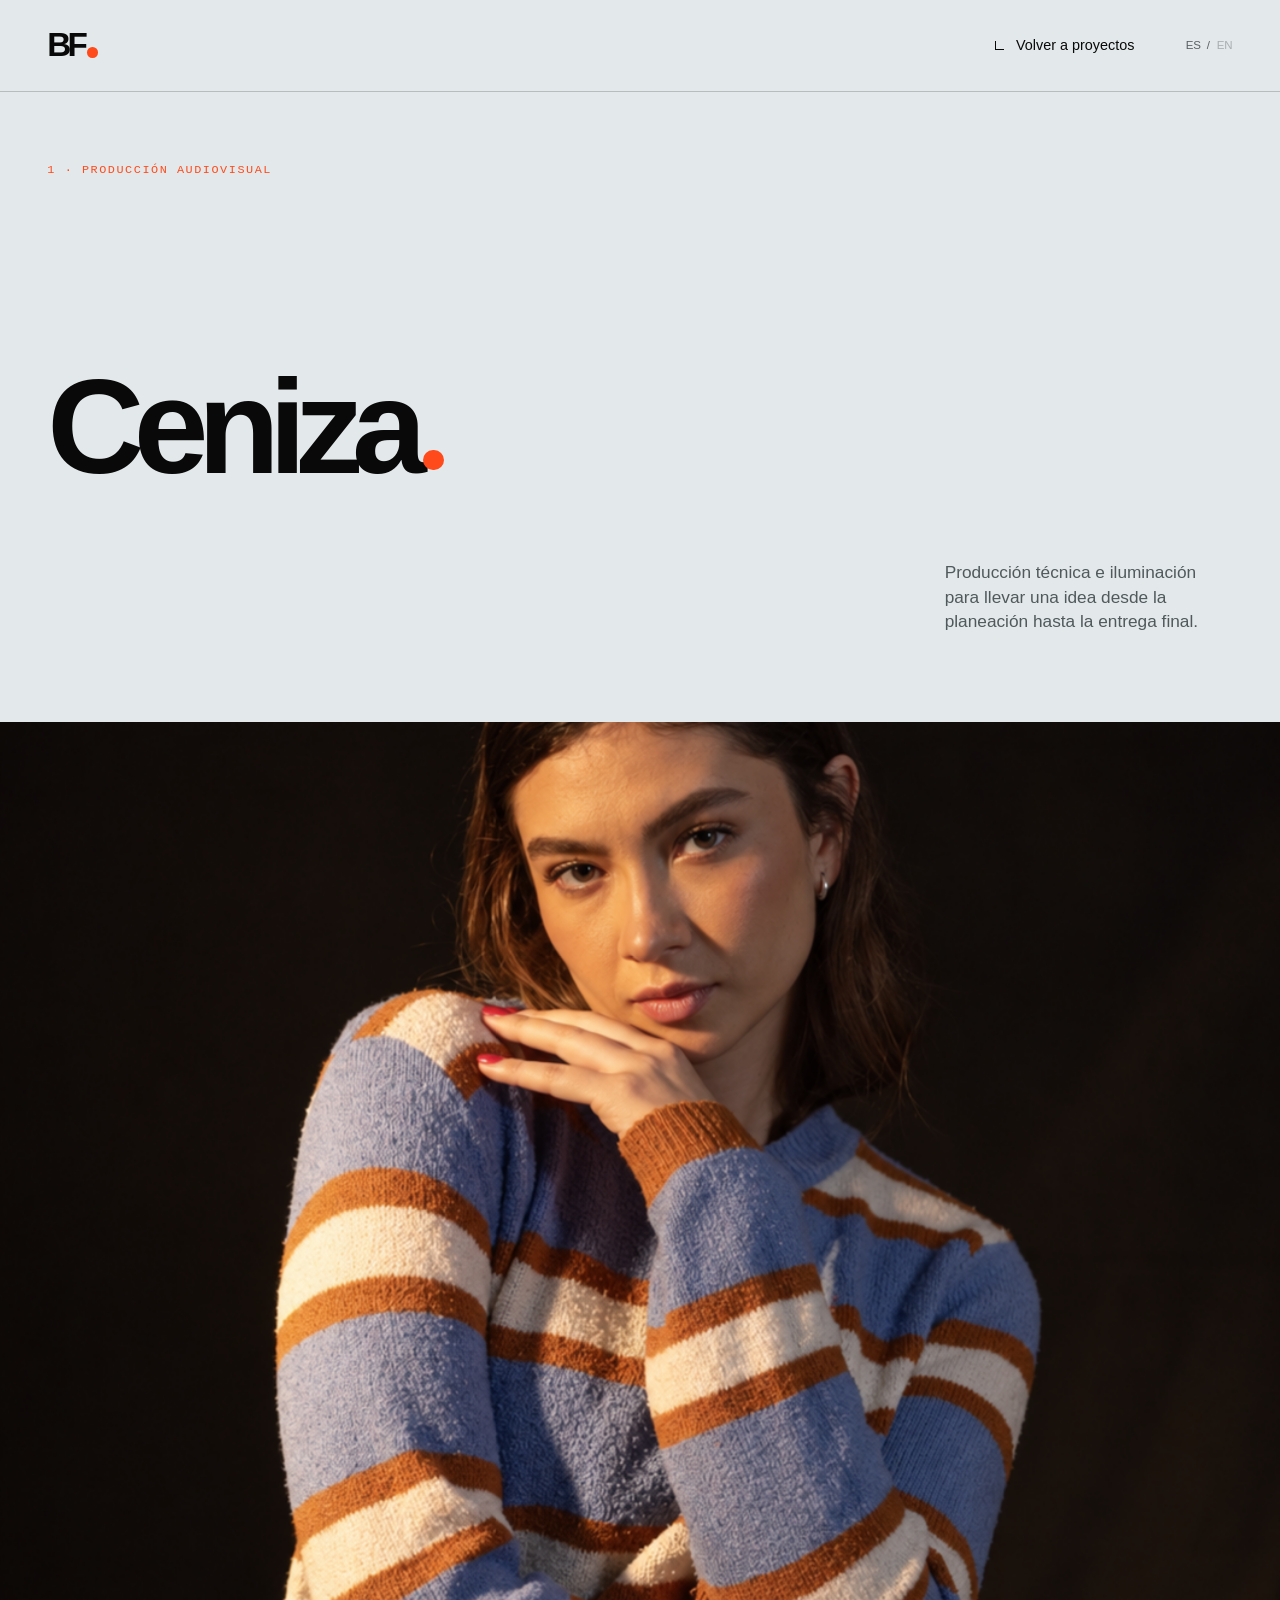
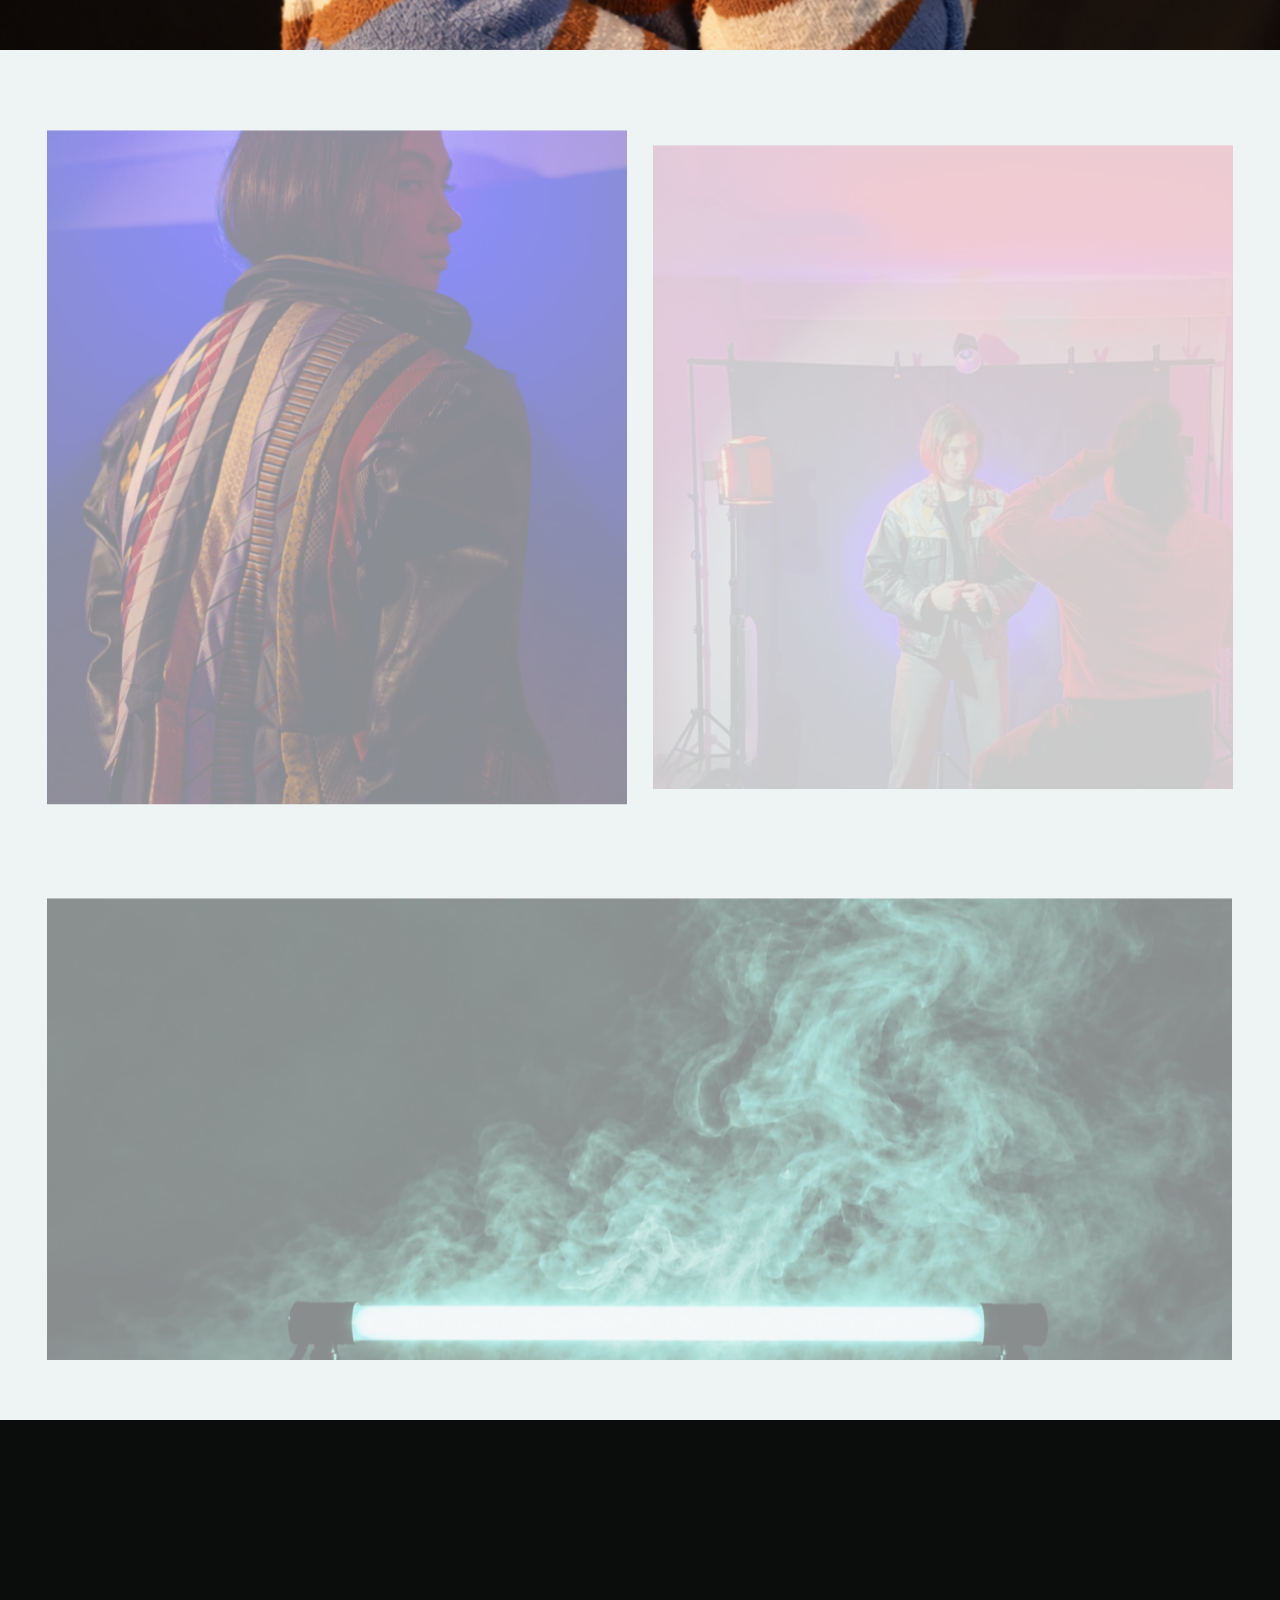
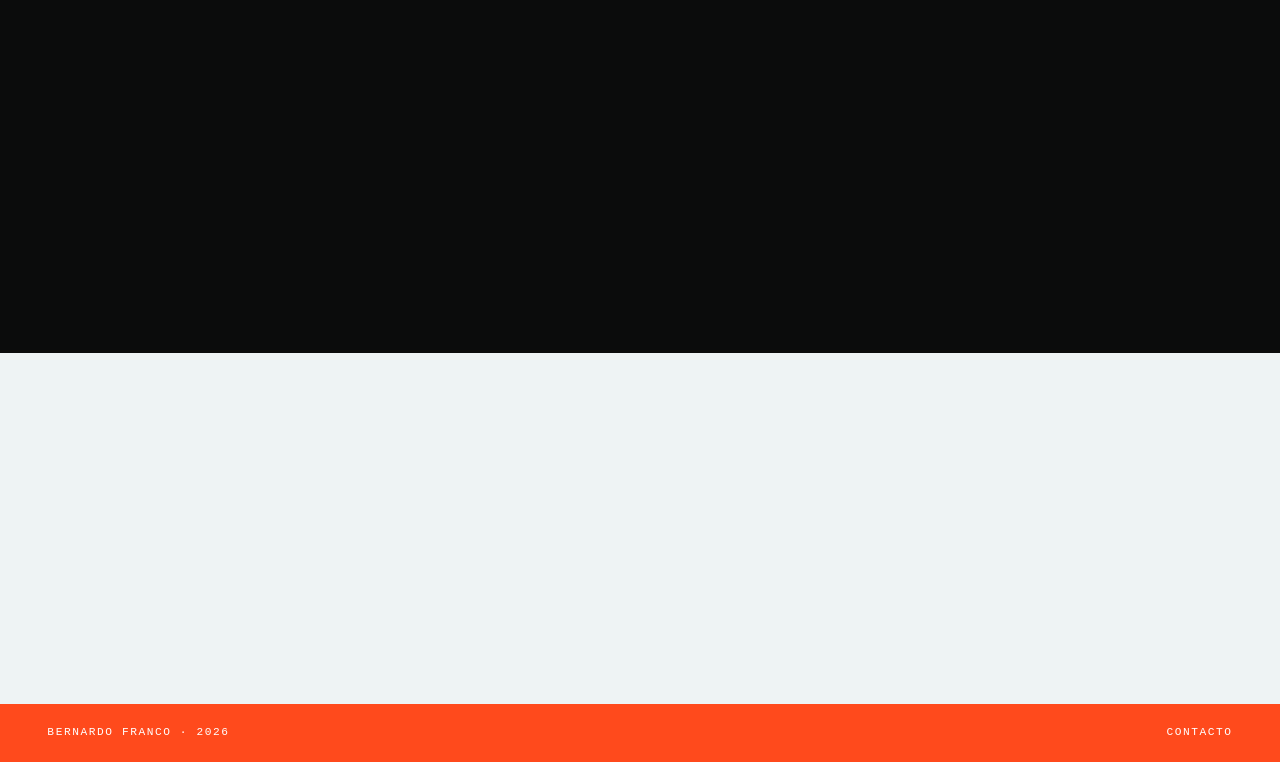
==== commit 080176e6: "feat: highlight Tu Plon video playback" ====
--- a/project.html
+++ b/project.html
@@ -20,7 +20,7 @@
       href="data:image/svg+xml,%3Csvg xmlns='http://www.w3.org/2000/svg' viewBox='0 0 64 64'%3E%3Crect width='64' height='64' fill='%23090909'/%3E%3Ctext x='7' y='43' fill='white' font-family='Arial' font-size='34' font-weight='900'%3EBF%3C/text%3E%3Ccircle cx='53' cy='48' r='6' fill='%23ff4a1c'/%3E%3C/svg%3E"
     />
     <link rel="stylesheet" href="./styles.css?v=brand-icons-v3" />
-    <link rel="stylesheet" href="./project.css?v=project-title-wrap-1" />
+    <link rel="stylesheet" href="./project.css?v=tu-plon-play-overlay-1" />
   </head>
   <body class="project-page">
     <header class="project-topbar">
@@ -94,6 +94,6 @@
 
     <script src="./assets/vendor/gsap.min.js"></script>
     <script src="./assets/vendor/ScrollTrigger.min.js"></script>
-    <script src="./project.js?v=production-final-2"></script>
+    <script src="./project.js?v=tu-plon-play-overlay-1"></script>
   </body>
 </html>
--- a/project.css
+++ b/project.css
@@ -215,6 +215,7 @@
 }
 
 .project-gallery__item {
+  position: relative;
   grid-column: span 6;
   height: min(58vw, 48rem);
   margin: 0;
@@ -255,6 +256,71 @@
   object-fit: cover;
   transform-origin: 50% 50%;
   will-change: transform;
+}
+
+.video-play-overlay {
+  position: absolute;
+  inset: 0;
+  z-index: 3;
+  display: flex;
+  flex-direction: column;
+  align-items: center;
+  justify-content: center;
+  gap: 0.9rem;
+  padding: 1rem;
+  color: #090909;
+  border: 0;
+  background: linear-gradient(180deg, rgba(9, 9, 9, 0.08), rgba(9, 9, 9, 0.28));
+  cursor: pointer;
+  transition: opacity 180ms ease, visibility 180ms ease;
+}
+
+.video-play-overlay__icon {
+  position: relative;
+  width: clamp(4.5rem, 9vw, 7.5rem);
+  aspect-ratio: 1;
+  border: 2px solid white;
+  border-radius: 50%;
+  background: var(--accent);
+  box-shadow: 0 0 0 0.5rem rgba(9, 9, 9, 0.22), 0 0.8rem 2.5rem rgba(9, 9, 9, 0.32);
+  transition: transform 180ms ease, background-color 180ms ease;
+}
+
+.video-play-overlay__icon::before {
+  position: absolute;
+  top: 50%;
+  left: 53%;
+  width: 0;
+  height: 0;
+  border-top: clamp(0.65rem, 1.25vw, 1rem) solid transparent;
+  border-bottom: clamp(0.65rem, 1.25vw, 1rem) solid transparent;
+  border-left: clamp(1rem, 1.9vw, 1.55rem) solid white;
+  content: "";
+  transform: translate(-40%, -50%);
+}
+
+.video-play-overlay__label {
+  padding: 0.48rem 0.7rem;
+  font: 700 0.72rem/1 "Courier New", monospace;
+  letter-spacing: 0.13em;
+  background: white;
+}
+
+.video-play-overlay:hover .video-play-overlay__icon,
+.video-play-overlay:focus-visible .video-play-overlay__icon {
+  background: #e83c12;
+  transform: scale(1.06);
+}
+
+.video-play-overlay:focus-visible {
+  outline: 3px solid white;
+  outline-offset: -6px;
+}
+
+.has-video-overlay.is-playing .video-play-overlay {
+  visibility: hidden;
+  opacity: 0;
+  pointer-events: none;
 }
 
 .project-detail__placeholder span {
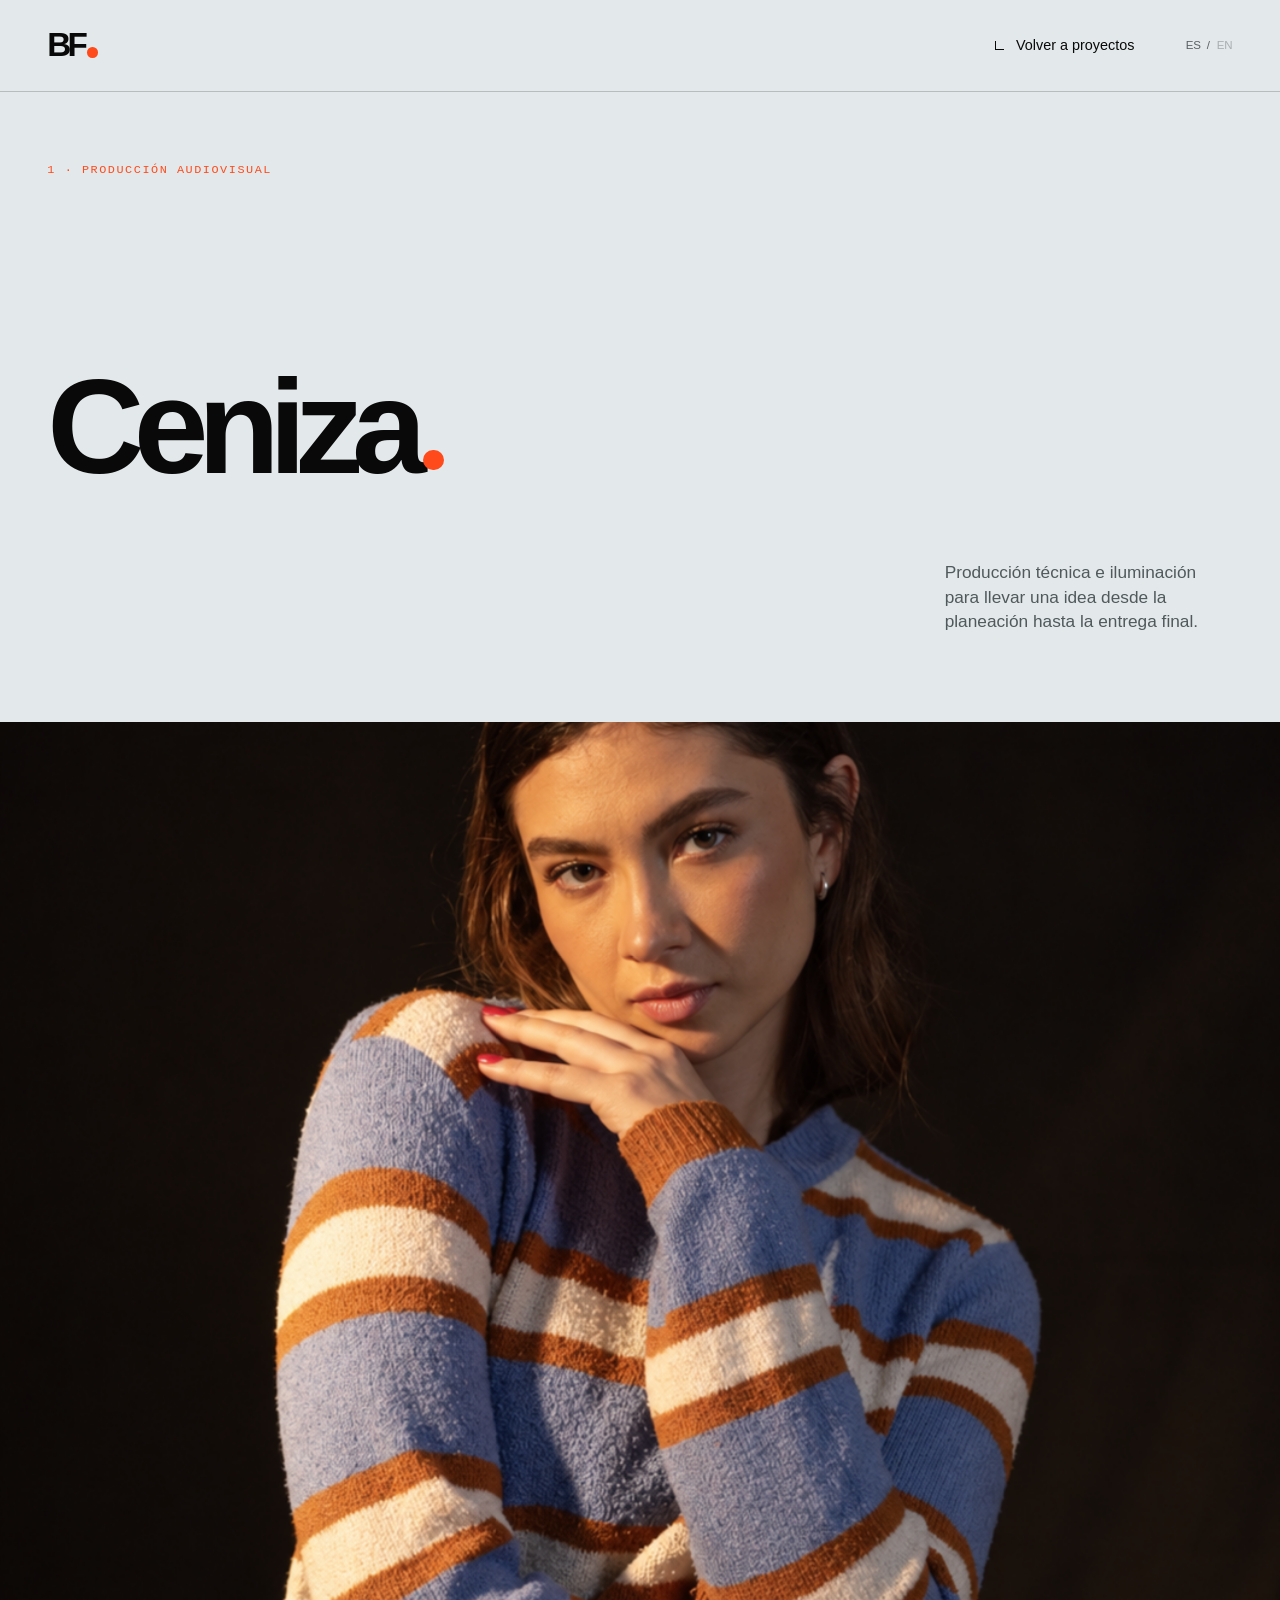
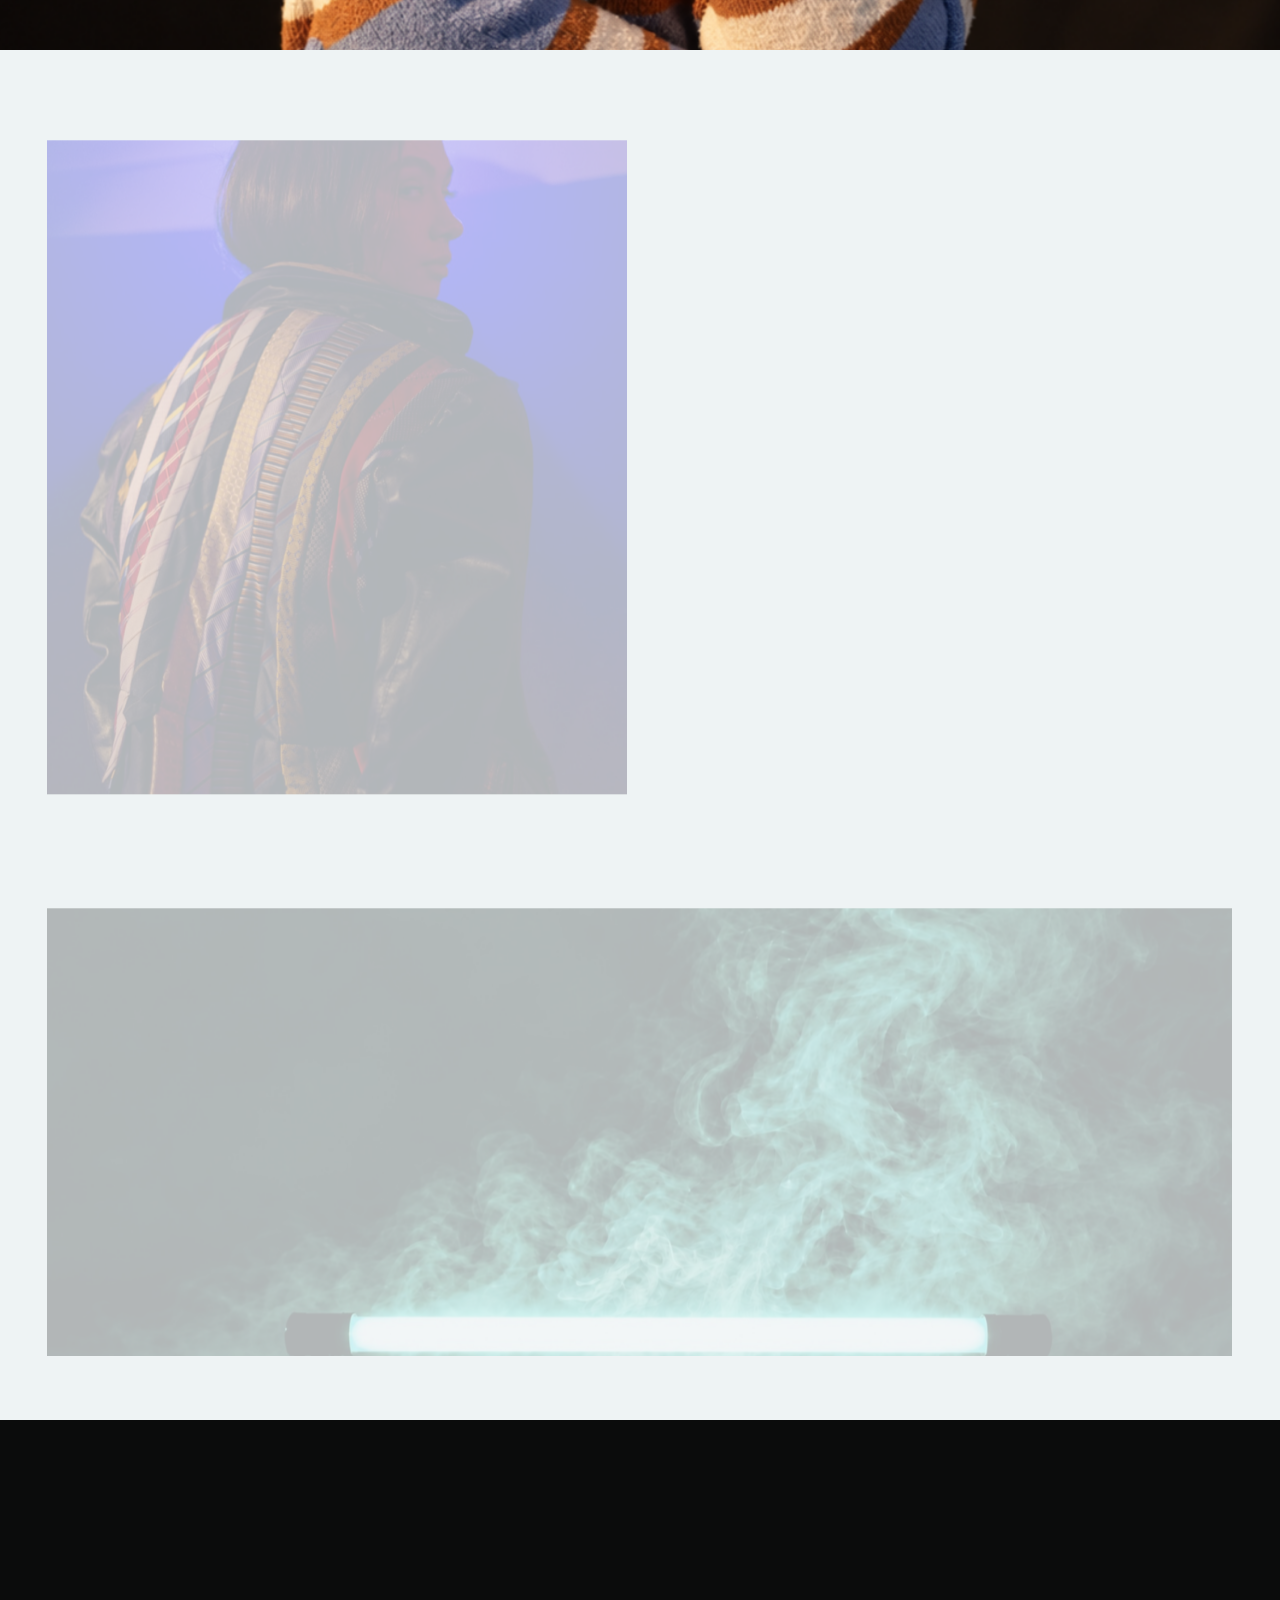
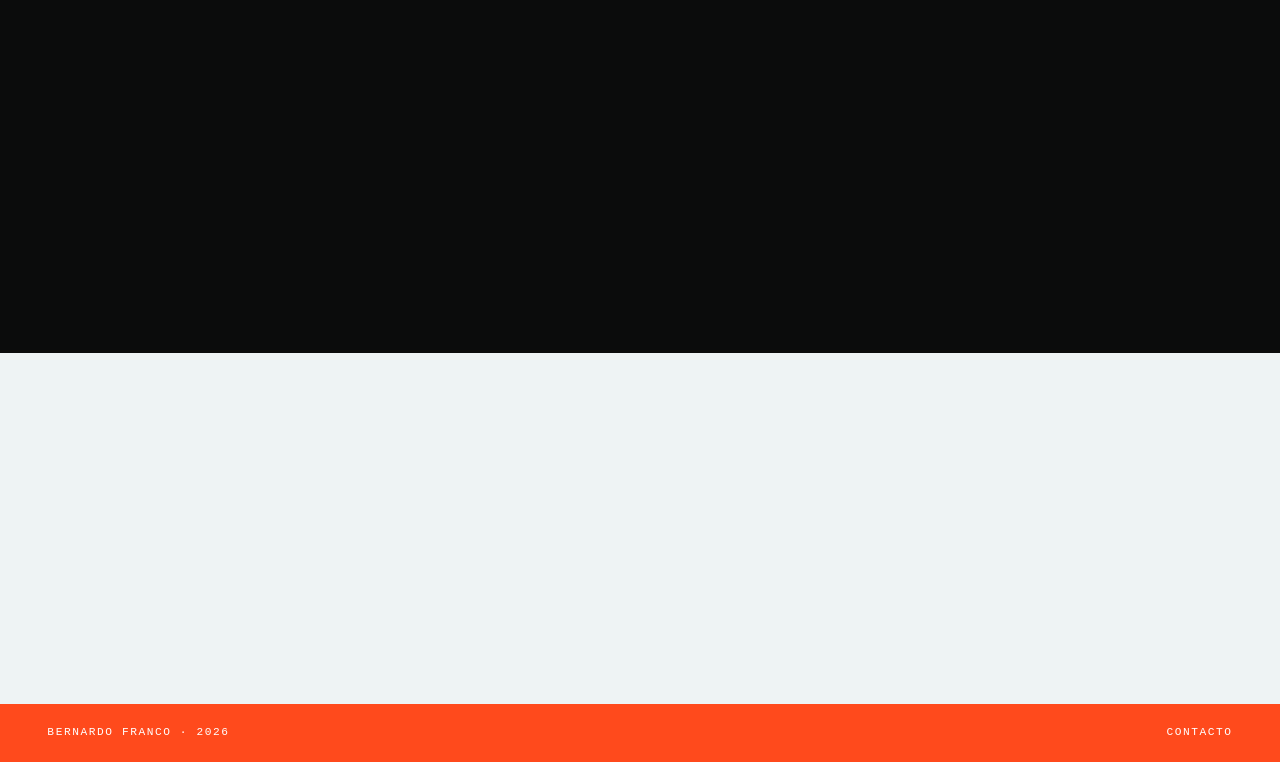
==== commit 99d0dea3: "fix: use native controls for Tu Plon video" ====
--- a/project.html
+++ b/project.html
@@ -20,7 +20,7 @@
       href="data:image/svg+xml,%3Csvg xmlns='http://www.w3.org/2000/svg' viewBox='0 0 64 64'%3E%3Crect width='64' height='64' fill='%23090909'/%3E%3Ctext x='7' y='43' fill='white' font-family='Arial' font-size='34' font-weight='900'%3EBF%3C/text%3E%3Ccircle cx='53' cy='48' r='6' fill='%23ff4a1c'/%3E%3C/svg%3E"
     />
     <link rel="stylesheet" href="./styles.css?v=brand-icons-v3" />
-    <link rel="stylesheet" href="./project.css?v=tu-plon-play-overlay-1" />
+    <link rel="stylesheet" href="./project.css?v=native-video-controls-2" />
   </head>
   <body class="project-page">
     <header class="project-topbar">
@@ -94,6 +94,6 @@
 
     <script src="./assets/vendor/gsap.min.js"></script>
     <script src="./assets/vendor/ScrollTrigger.min.js"></script>
-    <script src="./project.js?v=tu-plon-play-overlay-1"></script>
+    <script src="./project.js?v=native-video-controls-2"></script>
   </body>
 </html>
--- a/project.css
+++ b/project.css
@@ -258,69 +258,12 @@
   will-change: transform;
 }
 
-.video-play-overlay {
-  position: absolute;
-  inset: 0;
-  z-index: 3;
-  display: flex;
-  flex-direction: column;
-  align-items: center;
-  justify-content: center;
-  gap: 0.9rem;
-  padding: 1rem;
-  color: #090909;
-  border: 0;
-  background: linear-gradient(180deg, rgba(9, 9, 9, 0.08), rgba(9, 9, 9, 0.28));
-  cursor: pointer;
-  transition: opacity 180ms ease, visibility 180ms ease;
-}
-
-.video-play-overlay__icon {
-  position: relative;
-  width: clamp(4.5rem, 9vw, 7.5rem);
-  aspect-ratio: 1;
-  border: 2px solid white;
-  border-radius: 50%;
-  background: var(--accent);
-  box-shadow: 0 0 0 0.5rem rgba(9, 9, 9, 0.22), 0 0.8rem 2.5rem rgba(9, 9, 9, 0.32);
-  transition: transform 180ms ease, background-color 180ms ease;
-}
-
-.video-play-overlay__icon::before {
-  position: absolute;
-  top: 50%;
-  left: 53%;
-  width: 0;
-  height: 0;
-  border-top: clamp(0.65rem, 1.25vw, 1rem) solid transparent;
-  border-bottom: clamp(0.65rem, 1.25vw, 1rem) solid transparent;
-  border-left: clamp(1rem, 1.9vw, 1.55rem) solid white;
-  content: "";
-  transform: translate(-40%, -50%);
-}
-
-.video-play-overlay__label {
-  padding: 0.48rem 0.7rem;
-  font: 700 0.72rem/1 "Courier New", monospace;
-  letter-spacing: 0.13em;
-  background: white;
-}
-
-.video-play-overlay:hover .video-play-overlay__icon,
-.video-play-overlay:focus-visible .video-play-overlay__icon {
-  background: #e83c12;
-  transform: scale(1.06);
-}
-
-.video-play-overlay:focus-visible {
-  outline: 3px solid white;
-  outline-offset: -6px;
-}
-
-.has-video-overlay.is-playing .video-play-overlay {
-  visibility: hidden;
-  opacity: 0;
-  pointer-events: none;
+.project-gallery__item > video {
+  height: 100%;
+  object-fit: contain;
+  background: #090909;
+  transform: none;
+  will-change: auto;
 }
 
 .project-detail__placeholder span {
